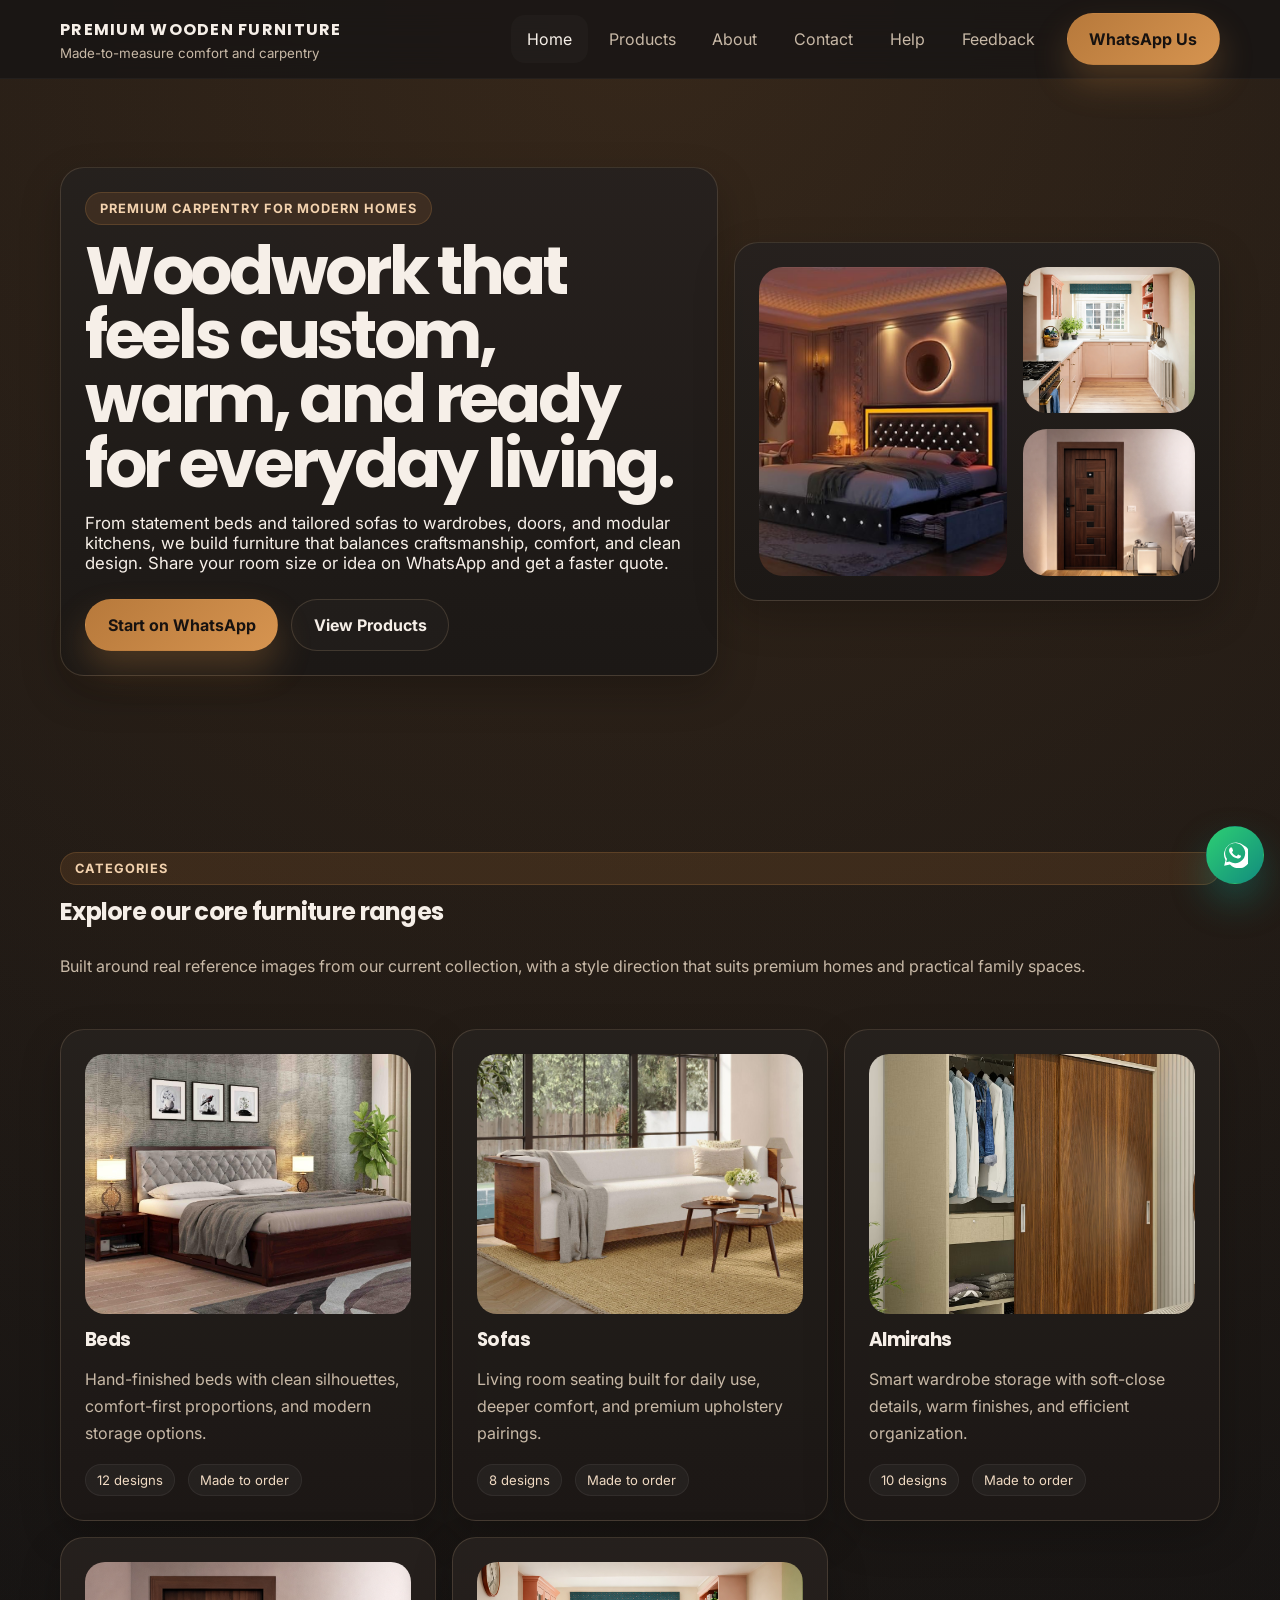
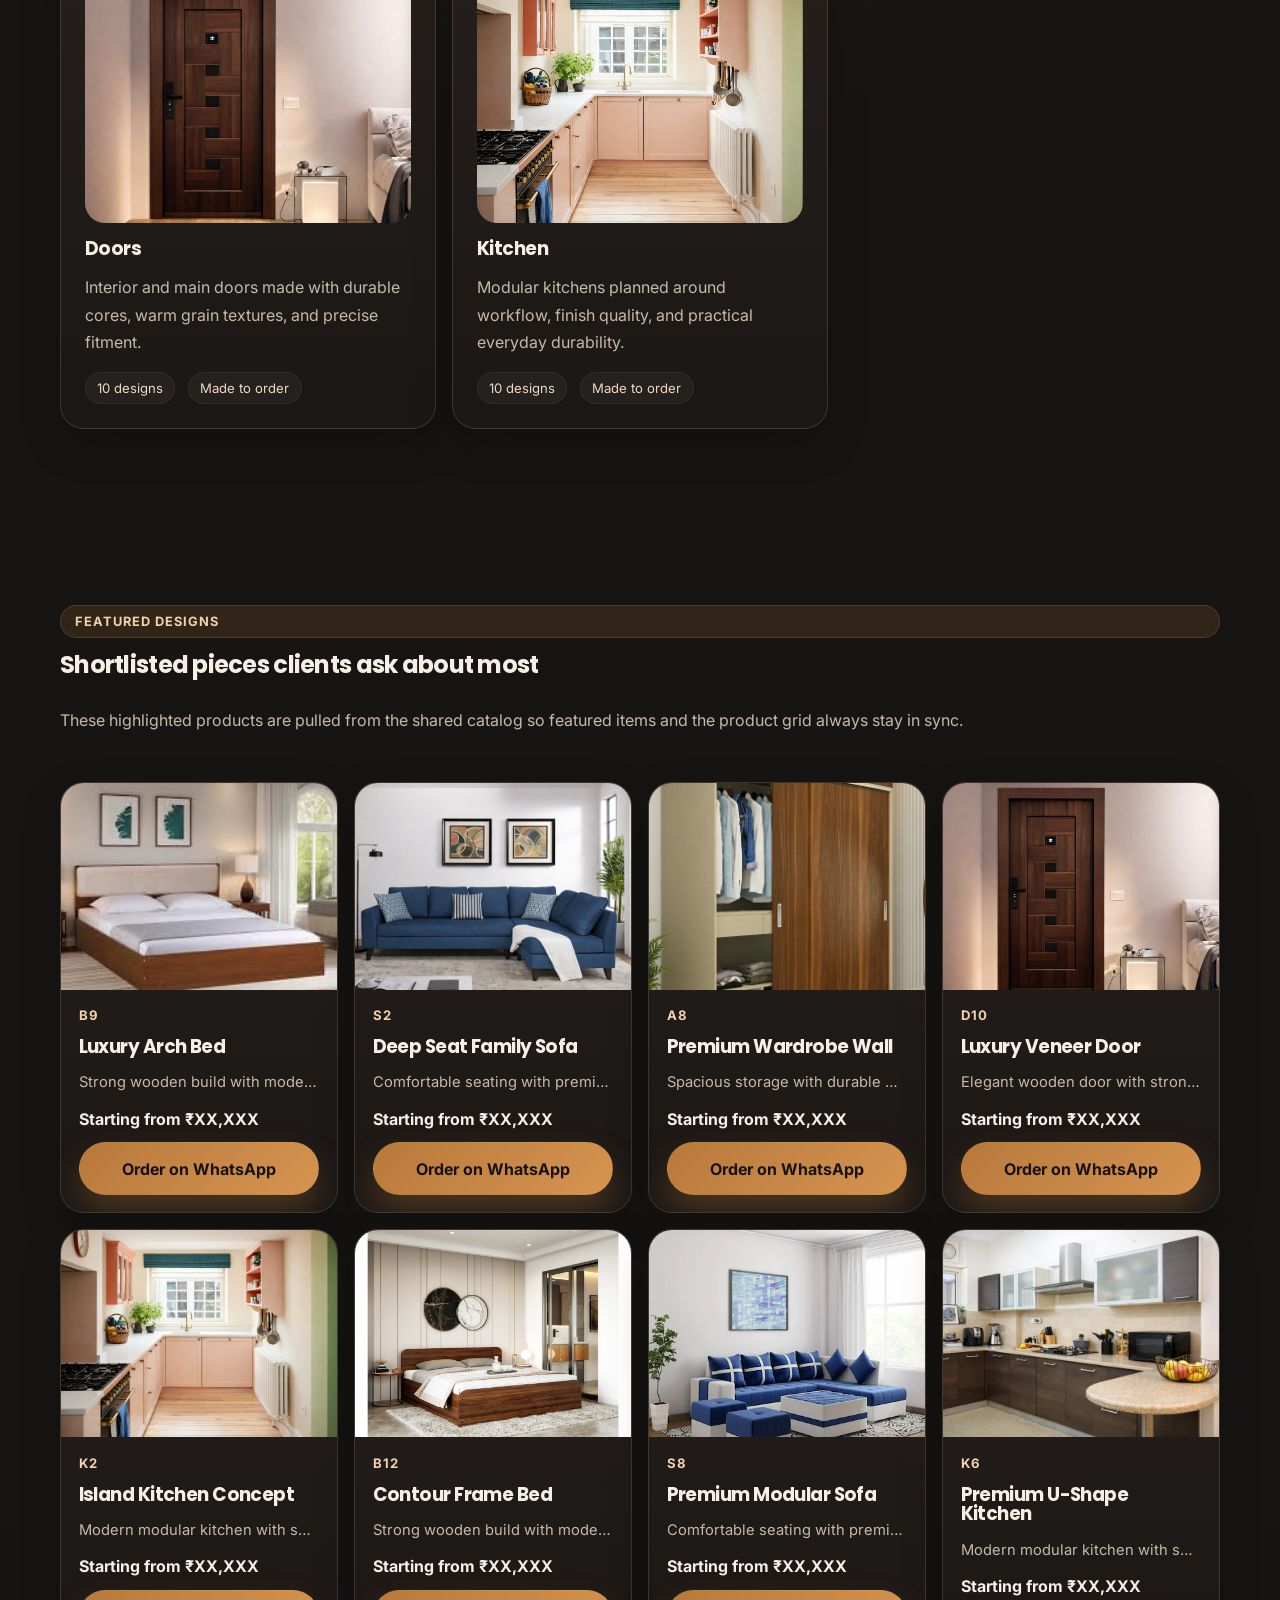
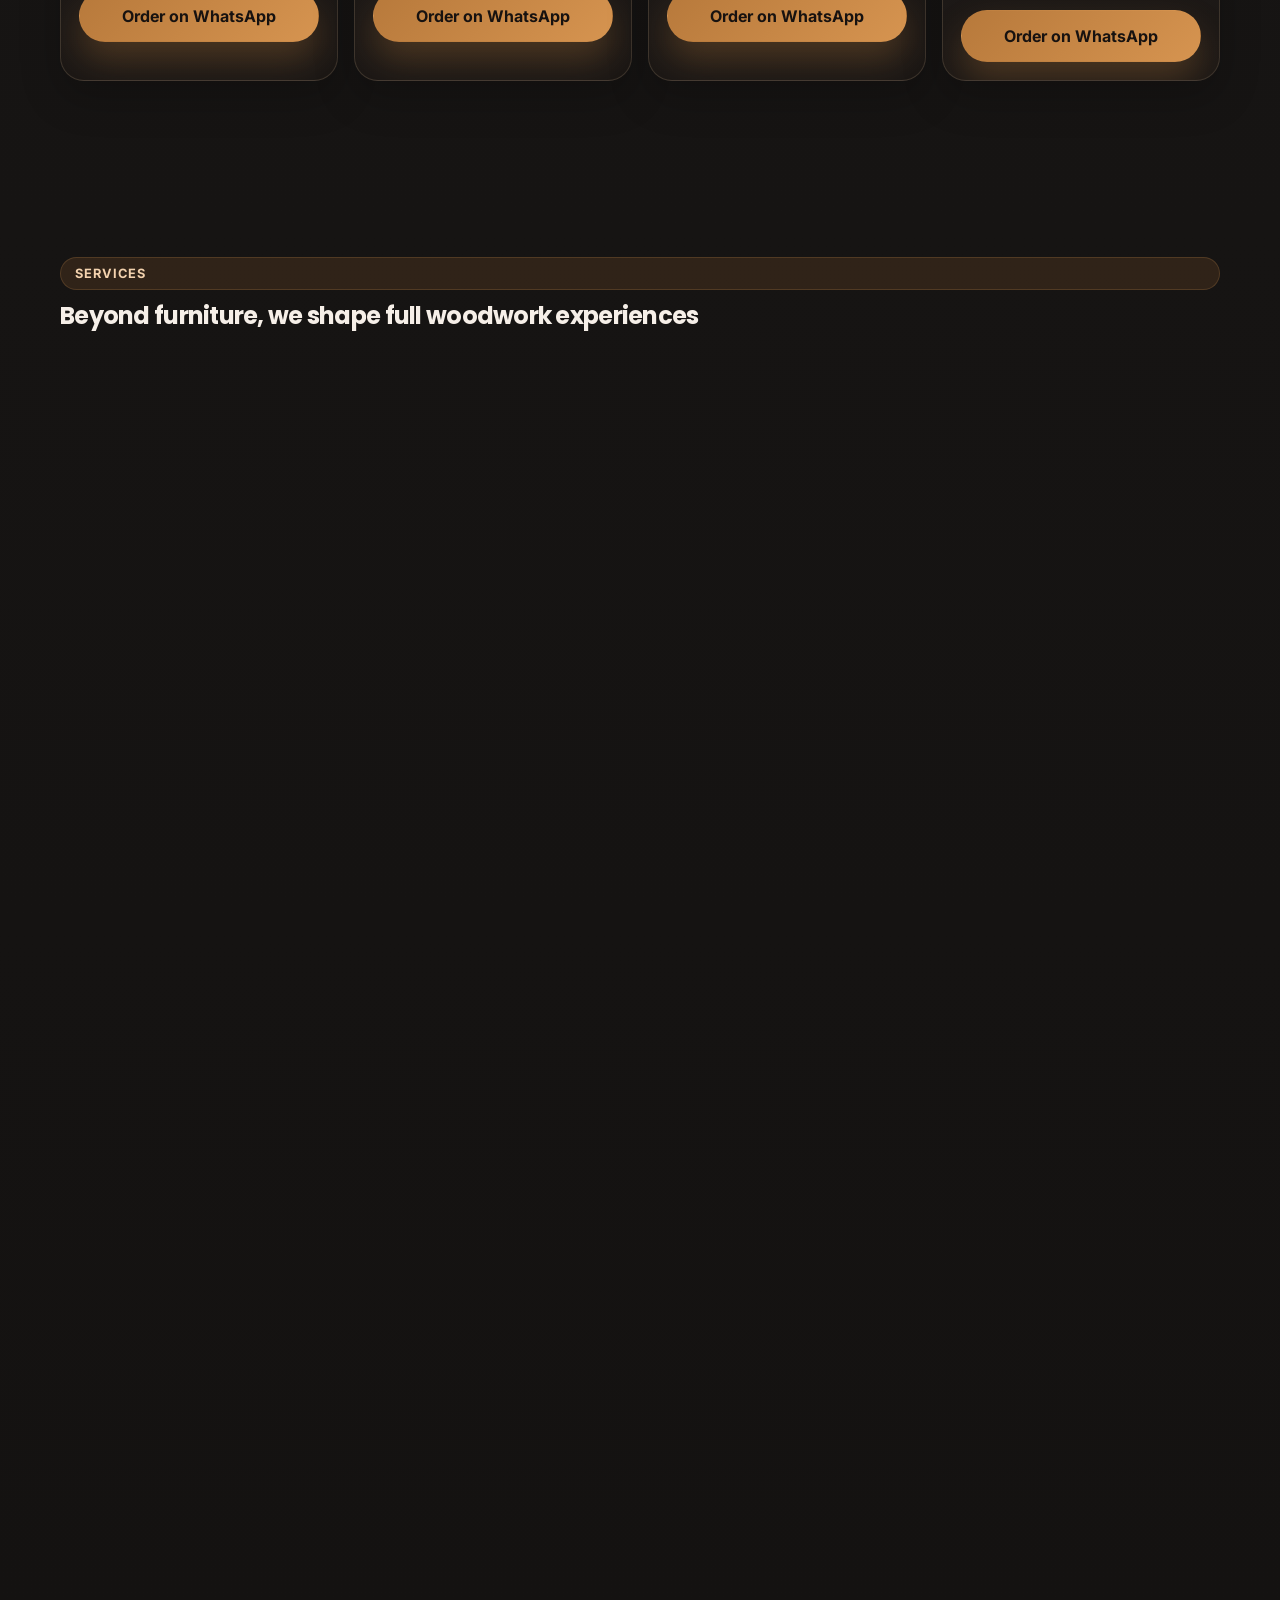
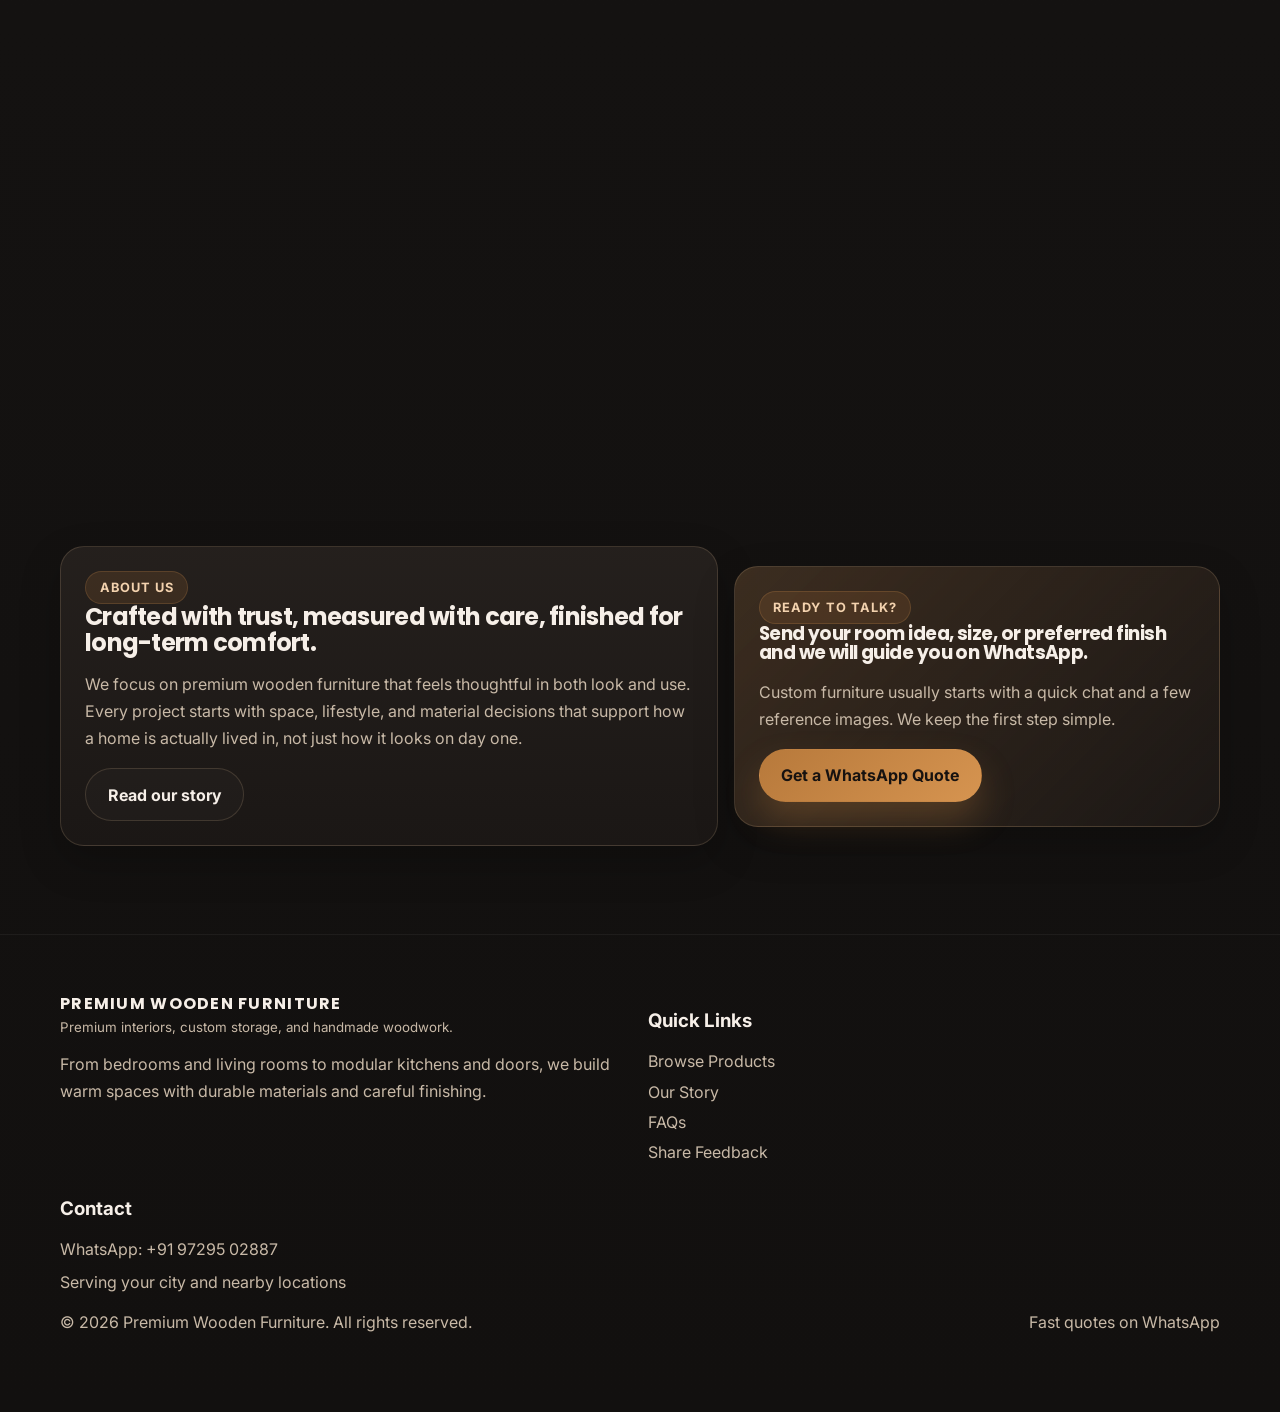
==== index.html @ 40e592d2 "Add files" ====
<!DOCTYPE html>
<html lang="en">
  <head>
    <meta charset="UTF-8">
    <meta name="viewport" content="width=device-width, initial-scale=1.0">
    <meta name="description" content="Premium Wooden Furniture offers custom beds, sofas, almirahs, doors, and modular kitchens with WhatsApp-first service.">
    <title>Premium Wooden Furniture | Crafted For Warm Modern Homes</title>
    <link rel="preconnect" href="https://fonts.googleapis.com">
    <link rel="preconnect" href="https://fonts.gstatic.com" crossorigin>
    <link href="https://fonts.googleapis.com/css2?family=Inter:wght@400;500;600;700&family=Poppins:wght@500;600;700;800&display=swap" rel="stylesheet">
    <link rel="stylesheet" href="style.css">
  </head>
  <body data-page="index">
    <div id="site-header"></div>
    <main>
      <section class="hero">
        <div class="container hero-grid">
          <div class="hero-copy" data-reveal>
            <span class="eyebrow">Premium carpentry for modern homes</span>
            <h1>Woodwork that feels custom, warm, and ready for everyday living.</h1>
            <p>From statement beds and tailored sofas to wardrobes, doors, and modular kitchens, we build furniture that balances craftsmanship, comfort, and clean design. Share your room size or idea on WhatsApp and get a faster quote.</p>
            <div class="hero-actions">
              <a class="button" href="https://wa.me/919729502887?text=Hello%2C%20I%20want%20custom%20furniture%20for%20my%20home." target="_blank" rel="noreferrer">Start on WhatsApp</a>
              <a class="button-outline" href="products.html">View Products</a>
            </div>
          </div>
          <div class="hero-card" data-reveal>
            <div class="hero-showcase">
              <div class="hero-showcase-main">
                <img src="assets/images/bed/2.jpg" alt="Cushioned headboard bed in a premium bedroom setup">
              </div>
              <div class="hero-showcase-stack">
                <img src="assets/images/kitchen/2.jpg" alt="Premium modular kitchen with island concept">
                <img src="assets/images/door/10.jpg" alt="Luxury veneer door with rich wood grain">
              </div>
            </div>
          </div>
        </div>
      </section>

      <section class="section">
        <div class="container">
          <div class="section-heading" data-reveal>
            <span class="eyebrow">Categories</span>
            <h2>Explore our core furniture ranges</h2>
            <p>Built around real reference images from our current collection, with a style direction that suits premium homes and practical family spaces.</p>
          </div>
          <div id="category-cards" class="card-grid"></div>
        </div>
      </section>

      <section class="section">
        <div class="container">
          <div class="section-heading" data-reveal>
            <span class="eyebrow">Featured designs</span>
            <h2>Shortlisted pieces clients ask about most</h2>
            <p>These highlighted products are pulled from the shared catalog so featured items and the product grid always stay in sync.</p>
          </div>
          <div id="featured-products" class="products-grid"></div>
        </div>
      </section>

      <section class="section">
        <div class="container">
          <div class="section-heading" data-reveal>
            <span class="eyebrow">Services</span>
            <h2>Beyond furniture, we shape full woodwork experiences</h2>
          </div>
          <div class="grid grid-3">
            <article class="service-card" data-reveal>
              <h3>Custom Kitchen</h3>
              <p>Modular layouts, workflow-driven storage, finish planning, and durable shutter combinations for daily use.</p>
            </article>
            <article class="service-card" data-reveal>
              <h3>Window Work</h3>
              <p>Window framing, trim accents, and coordinated wood finishes that tie the room together with subtle detail.</p>
            </article>
            <article class="service-card" data-reveal>
              <h3>Interior Furniture</h3>
              <p>Wardrobes, TV units, bedroom pieces, and built-in storage designed around space, utility, and long-term comfort.</p>
            </article>
          </div>
        </div>
      </section>

      <section class="section">
        <div class="container">
          <div class="section-heading" data-reveal>
            <span class="eyebrow">Work gallery</span>
            <h2>Recent directions in kitchens, doors, and custom interiors</h2>
          </div>
          <div id="work-gallery" class="gallery-grid"></div>
        </div>
      </section>

      <section class="section">
        <div class="container">
          <div class="section-heading" data-reveal>
            <span class="eyebrow">Client trust</span>
            <h2>What people appreciate after installation</h2>
          </div>
          <div class="grid grid-3">
            <article class="testimonial-card" data-reveal>
              <h3>Bedroom upgrade felt effortless</h3>
              <p>"The team helped us move from a rough idea to a refined bed and wardrobe combination that looked premium without feeling overdone."</p>
            </article>
            <article class="testimonial-card" data-reveal>
              <h3>Clean kitchen detailing</h3>
              <p>"Our modular kitchen feels practical and polished. The storage planning and finish suggestions made a huge difference in daily use."</p>
            </article>
            <article class="testimonial-card" data-reveal>
              <h3>Reliable WhatsApp communication</h3>
              <p>"Quick replies, clear updates, and design references on WhatsApp made the full process easier than we expected."</p>
            </article>
          </div>
        </div>
      </section>

      <section class="section">
        <div class="container split-grid">
          <div class="panel" data-reveal>
            <span class="eyebrow">About us</span>
            <h2>Crafted with trust, measured with care, finished for long-term comfort.</h2>
            <p>We focus on premium wooden furniture that feels thoughtful in both look and use. Every project starts with space, lifestyle, and material decisions that support how a home is actually lived in, not just how it looks on day one.</p>
            <a class="button-outline" href="about.html">Read our story</a>
          </div>
          <div class="cta-panel panel" data-reveal>
            <span class="eyebrow">Ready to talk?</span>
            <h3>Send your room idea, size, or preferred finish and we will guide you on WhatsApp.</h3>
            <p>Custom furniture usually starts with a quick chat and a few reference images. We keep the first step simple.</p>
            <a class="button" href="https://wa.me/919729502887?text=Hello%2C%20I%20want%20custom%20furniture%20for%20my%20home." target="_blank" rel="noreferrer">Get a WhatsApp Quote</a>
          </div>
        </div>
      </section>
    </main>
    <div id="site-footer"></div>
    <div id="floating-whatsapp"></div>
    <script src="script.js"></script>
  </body>
</html>
---- style.css ----
:root {
  --bg: #171514;
  --bg-elevated: #201d1b;
  --surface: rgba(34, 30, 28, 0.92);
  --surface-soft: rgba(44, 39, 36, 0.78);
  --text: #f6efe8;
  --muted: #c8b9a7;
  --accent: #b7793b;
  --accent-strong: #d69450;
  --accent-soft: rgba(183, 121, 59, 0.16);
  --border: rgba(214, 182, 146, 0.18);
  --shadow-soft: 0 16px 40px rgba(0, 0, 0, 0.22);
  --radius-md: 24px;
  --container: min(1160px, calc(100% - 2rem));
  --transition: 220ms ease;
  --heading-font: "Poppins", "Segoe UI", sans-serif;
  --body-font: "Inter", "Segoe UI", sans-serif;
}

*,
*::before,
*::after {
  box-sizing: border-box;
}

html {
  scroll-behavior: smooth;
}

body {
  margin: 0;
  min-height: 100vh;
  font-family: var(--body-font);
  color: var(--text);
  background:
    radial-gradient(circle at top, rgba(183, 121, 59, 0.2), transparent 28%),
    linear-gradient(180deg, #161312 0%, #171514 44%, #12100f 100%);
}

img {
  display: block;
  max-width: 100%;
}

a {
  color: inherit;
  text-decoration: none;
}

button,
input,
textarea {
  font: inherit;
}

button {
  cursor: pointer;
}

:focus-visible {
  outline: 3px solid rgba(214, 148, 80, 0.95);
  outline-offset: 3px;
}

.container {
  width: var(--container);
  margin: 0 auto;
}

.section,
.hero {
  padding: 4.5rem 0;
}

.section-tight {
  padding: 2.25rem 0;
}

.eyebrow {
  display: inline-flex;
  align-items: center;
  gap: 0.5rem;
  padding: 0.5rem 0.85rem;
  border-radius: 999px;
  background: var(--accent-soft);
  color: #f3d2ae;
  border: 1px solid rgba(214, 148, 80, 0.2);
  font-size: 0.8rem;
  font-weight: 700;
  letter-spacing: 0.08em;
  text-transform: uppercase;
}

.section-heading {
  display: grid;
  gap: 0.85rem;
  margin-bottom: 2rem;
}

.section-heading h1,
.section-heading h2,
.section-heading h3,
.hero-copy h1,
.panel h1,
.panel h2,
.panel h3,
.feedback-card h2,
.product-card h3,
.category-card h3,
.service-card h3,
.testimonial-card h3,
.contact-card h3 {
  margin: 0;
  font-family: var(--heading-font);
  line-height: 1.05;
  letter-spacing: -0.03em;
}

.section-heading p,
.lede,
.text-muted,
.panel p,
.category-card p,
.service-card p,
.testimonial-card p,
.contact-card p,
.product-card p,
.faq-answer,
.form-note {
  color: var(--muted);
  line-height: 1.7;
}

.site-header {
  position: sticky;
  top: 0;
  z-index: 40;
  backdrop-filter: blur(18px);
  background: rgba(23, 21, 20, 0.8);
  border-bottom: 1px solid rgba(255, 255, 255, 0.04);
}

.header-inner {
  display: flex;
  align-items: center;
  justify-content: space-between;
  gap: 1rem;
  min-height: 78px;
}

.header-right {
  display: flex;
  align-items: center;
  gap: 0.8rem;
}

.brand {
  display: inline-grid;
  gap: 0.2rem;
}

.brand-mark {
  font-family: var(--heading-font);
  font-weight: 700;
  letter-spacing: 0.08em;
  text-transform: uppercase;
}

.brand small {
  color: var(--muted);
}

.nav-toggle {
  display: inline-flex;
  align-items: center;
  justify-content: center;
  width: 46px;
  height: 46px;
  border-radius: 50%;
  border: 1px solid var(--border);
  background: var(--surface);
  color: var(--text);
}

.nav-toggle svg {
  width: 20px;
  height: 20px;
}

.site-nav {
  position: absolute;
  left: 0;
  right: 0;
  top: 100%;
  display: grid;
  gap: 0.4rem;
  padding: 1rem;
  background: rgba(22, 19, 18, 0.98);
  border-bottom: 1px solid var(--border);
  transform-origin: top;
  transition: transform var(--transition), opacity var(--transition);
}

.site-nav[data-open="false"] {
  opacity: 0;
  pointer-events: none;
  transform: scaleY(0.92);
}

.site-nav a {
  padding: 0.9rem 1rem;
  border-radius: 14px;
  color: var(--muted);
  transition: background var(--transition), color var(--transition);
}

.site-nav a:hover,
.site-nav a[aria-current="page"] {
  background: var(--surface);
  color: var(--text);
}

.header-cta {
  display: none;
}

.button,
.button-outline,
.floating-whatsapp {
  display: inline-flex;
  align-items: center;
  justify-content: center;
  gap: 0.6rem;
  padding: 0.95rem 1.35rem;
  border-radius: 999px;
  border: 1px solid transparent;
  font-weight: 700;
  transition: transform var(--transition), box-shadow var(--transition), background var(--transition), border-color var(--transition);
}

.button {
  background: linear-gradient(135deg, var(--accent) 0%, var(--accent-strong) 100%);
  color: #171210;
  box-shadow: 0 18px 34px rgba(183, 121, 59, 0.3);
}

.button-outline {
  border-color: var(--border);
  background: rgba(255, 255, 255, 0.02);
  color: var(--text);
}

.button:hover,
.button-outline:hover,
.floating-whatsapp:hover,
.button:focus-visible,
.button-outline:focus-visible,
.floating-whatsapp:focus-visible {
  transform: translateY(-2px);
}

.floating-whatsapp {
  position: fixed;
  right: 1rem;
  bottom: 1rem;
  z-index: 45;
  width: 58px;
  height: 58px;
  padding: 0;
  background: linear-gradient(135deg, #2dcf73 0%, #128c7e 100%);
  color: white;
  box-shadow: 0 18px 36px rgba(18, 140, 126, 0.38);
}

.hero-grid,
.split-grid,
.grid,
.card-grid,
.products-grid,
.gallery-grid,
.footer-grid,
.hero-showcase,
.timeline,
.form-grid {
  display: grid;
  gap: 1rem;
}

.hero-copy,
.hero-card,
.panel,
.contact-card,
.faq-item,
.feedback-card,
.product-card,
.category-card,
.service-card,
.testimonial-card,
.gallery-card {
  background: linear-gradient(180deg, rgba(38, 33, 30, 0.96), rgba(28, 24, 22, 0.96));
  border: 1px solid var(--border);
  border-radius: var(--radius-md);
  box-shadow: var(--shadow-soft);
}

.hero-copy,
.hero-card,
.panel,
.contact-card,
.faq-item,
.feedback-card,
.category-card,
.service-card,
.testimonial-card,
.cta-panel {
  padding: 1.5rem;
}

.hero-copy h1 {
  margin: 0.85rem 0 1rem;
  font-size: clamp(2.2rem, 8.8vw, 4.15rem);
  line-height: 0.97;
  letter-spacing: -0.05em;
}

.hero-copy p {
  max-width: 60ch;
  margin-bottom: 1.6rem;
  font-size: 1.05rem;
}

.hero-actions,
.button-row,
.badge-row,
.filters,
.footer-meta {
  display: flex;
  flex-wrap: wrap;
  gap: 0.8rem;
}

.hero-showcase img,
.category-card img,
.product-card img,
.gallery-card img {
  width: 100%;
  object-fit: cover;
}

.hero-showcase img,
.product-card img {
  aspect-ratio: 4 / 3;
}

.hero-showcase {
  grid-template-columns: minmax(0, 1.18fr) minmax(0, 0.82fr);
  align-items: stretch;
}

.hero-showcase-main,
.hero-showcase-stack {
  min-width: 0;
}

.hero-showcase-main img,
.hero-showcase-stack img {
  height: 100%;
  border-radius: 24px;
}

.hero-showcase-main img {
  aspect-ratio: 4 / 5;
}

.hero-showcase-stack {
  display: grid;
  gap: 1rem;
}

.hero-showcase-stack img {
  aspect-ratio: 4 / 2.35;
}

.category-card img {
  aspect-ratio: 5 / 4;
  margin-bottom: 1rem;
  border-radius: 20px;
}

.badge {
  display: inline-flex;
  align-items: center;
  padding: 0.45rem 0.7rem;
  border-radius: 999px;
  background: rgba(255, 255, 255, 0.04);
  border: 1px solid rgba(255, 255, 255, 0.06);
  font-size: 0.82rem;
  color: #efd9c2;
}

.product-card {
  overflow: hidden;
  transition: transform var(--transition), box-shadow var(--transition), border-color var(--transition), opacity var(--transition);
}

.product-card:hover,
.product-card:focus-within {
  transform: translateY(-5px);
  border-color: rgba(214, 148, 80, 0.4);
  box-shadow: 0 24px 60px rgba(183, 121, 59, 0.15);
}

.product-body {
  display: grid;
  gap: 0.85rem;
  padding: 1.1rem;
}

.product-id {
  color: #f3d2ae;
  font-size: 0.82rem;
  font-weight: 700;
  letter-spacing: 0.08em;
  text-transform: uppercase;
}

.filter-chip {
  padding: 0.7rem 1rem;
  border-radius: 999px;
  border: 1px solid var(--border);
  background: rgba(255, 255, 255, 0.02);
  color: var(--text);
}

.filter-chip[aria-pressed="true"] {
  background: var(--accent-soft);
  border-color: rgba(214, 148, 80, 0.4);
}

.filters + .products-grid {
  margin-top: 2.5rem;
}

.product-price {
  display: block;
  font-size: 1rem;
  color: var(--text);
}

.product-description {
  margin: 0;
  font-size: 0.92rem;
  color: var(--muted);
  white-space: nowrap;
  overflow: hidden;
  text-overflow: ellipsis;
}

.fade-in {
  animation: fadeIn 260ms ease;
}

@keyframes fadeIn {
  from { opacity: 0; transform: translateY(8px); }
  to { opacity: 1; transform: translateY(0); }
}

.gallery-card {
  overflow: hidden;
}

.gallery-card img {
  aspect-ratio: 1 / 1;
}

.gallery-card figcaption {
  padding: 0.95rem 1rem;
  color: var(--muted);
}

.page-hero {
  padding: 2.2rem 0 1.4rem;
}

.cta-panel {
  background:
    linear-gradient(135deg, rgba(183, 121, 59, 0.18), rgba(27, 23, 21, 0.98)),
    rgba(34, 30, 28, 0.92);
}

.timeline-step {
  display: grid;
  grid-template-columns: auto 1fr;
  gap: 1rem;
  align-items: start;
}

.timeline-step strong {
  display: inline-flex;
  align-items: center;
  justify-content: center;
  width: 42px;
  height: 42px;
  border-radius: 50%;
  background: var(--accent-soft);
  color: #f3d2ae;
}

.faq-item {
  overflow: hidden;
}

.faq-question {
  width: 100%;
  display: flex;
  justify-content: space-between;
  gap: 1rem;
  align-items: center;
  padding: 0;
  border: 0;
  background: transparent;
  color: var(--text);
  text-align: left;
}

.faq-question span:first-child {
  font-family: var(--heading-font);
  font-size: 1.05rem;
  font-weight: 600;
}

.faq-answer {
  max-height: 0;
  overflow: hidden;
  transition: max-height 260ms ease;
}

.faq-item[data-open="true"] .faq-answer {
  max-height: 220px;
  margin-top: 0.9rem;
}

.faq-icon {
  width: 32px;
  height: 32px;
  border-radius: 50%;
  background: var(--accent-soft);
  display: inline-flex;
  align-items: center;
  justify-content: center;
}

.field {
  display: grid;
  gap: 0.45rem;
}

.field label {
  font-weight: 600;
}

.field input,
.field textarea {
  width: 100%;
  padding: 0.95rem 1rem;
  border-radius: 16px;
  border: 1px solid var(--border);
  background: rgba(255, 255, 255, 0.03);
  color: var(--text);
}

.field textarea {
  min-height: 170px;
  resize: vertical;
}

.error-message {
  min-height: 1.2em;
  color: #ffb3a0;
}

.success-message {
  padding: 0.9rem 1rem;
  border-radius: 16px;
  border: 1px solid rgba(45, 207, 115, 0.28);
  background: rgba(45, 207, 115, 0.12);
  color: #d9ffea;
}

.site-footer {
  padding: 3.5rem 0 5rem;
  border-top: 1px solid rgba(255, 255, 255, 0.05);
}

.footer-links {
  display: grid;
  gap: 0.65rem;
}

.footer-links a,
.footer-meta a {
  color: var(--muted);
}

.footer-meta {
  justify-content: space-between;
  margin-top: 1rem;
  color: var(--muted);
}

[data-reveal] {
  opacity: 0;
  transform: translateY(24px);
  transition: opacity 620ms ease, transform 620ms ease;
}

[data-reveal].is-visible {
  opacity: 1;
  transform: translateY(0);
}

@media (min-width: 700px) {
  .hero,
  .section {
    padding: 5.5rem 0;
  }

  .hero-grid,
  .split-grid {
    grid-template-columns: 1.15fr 0.85fr;
    align-items: center;
  }

  .grid-3,
  .card-grid,
  .gallery-grid,
  .products-grid,
  .footer-grid {
    grid-template-columns: repeat(2, minmax(0, 1fr));
  }
}

@media (max-width: 699px) {
  .hero-showcase {
    grid-template-columns: 1fr;
  }

  .hero-showcase-main img,
  .hero-showcase-stack img {
    height: auto;
  }
}

@media (min-width: 920px) {
  .nav-toggle {
    display: none;
  }

  .site-nav,
  .site-nav[data-open="false"] {
    position: static;
    display: flex;
    gap: 0.3rem;
    padding: 0;
    background: transparent;
    border: 0;
    opacity: 1;
    pointer-events: auto;
    transform: none;
  }

  .header-right {
    display: flex;
    align-items: center;
    gap: 1rem;
  }

  .header-cta {
    display: inline-flex;
  }

  .grid-3,
  .card-grid,
  .gallery-grid {
    grid-template-columns: repeat(3, minmax(0, 1fr));
  }

  .products-grid {
    grid-template-columns: repeat(3, minmax(0, 1fr));
  }
}

@media (min-width: 1140px) {
  .products-grid {
    grid-template-columns: repeat(4, minmax(0, 1fr));
  }

  .gallery-grid {
    grid-template-columns: repeat(4, minmax(0, 1fr));
  }
}
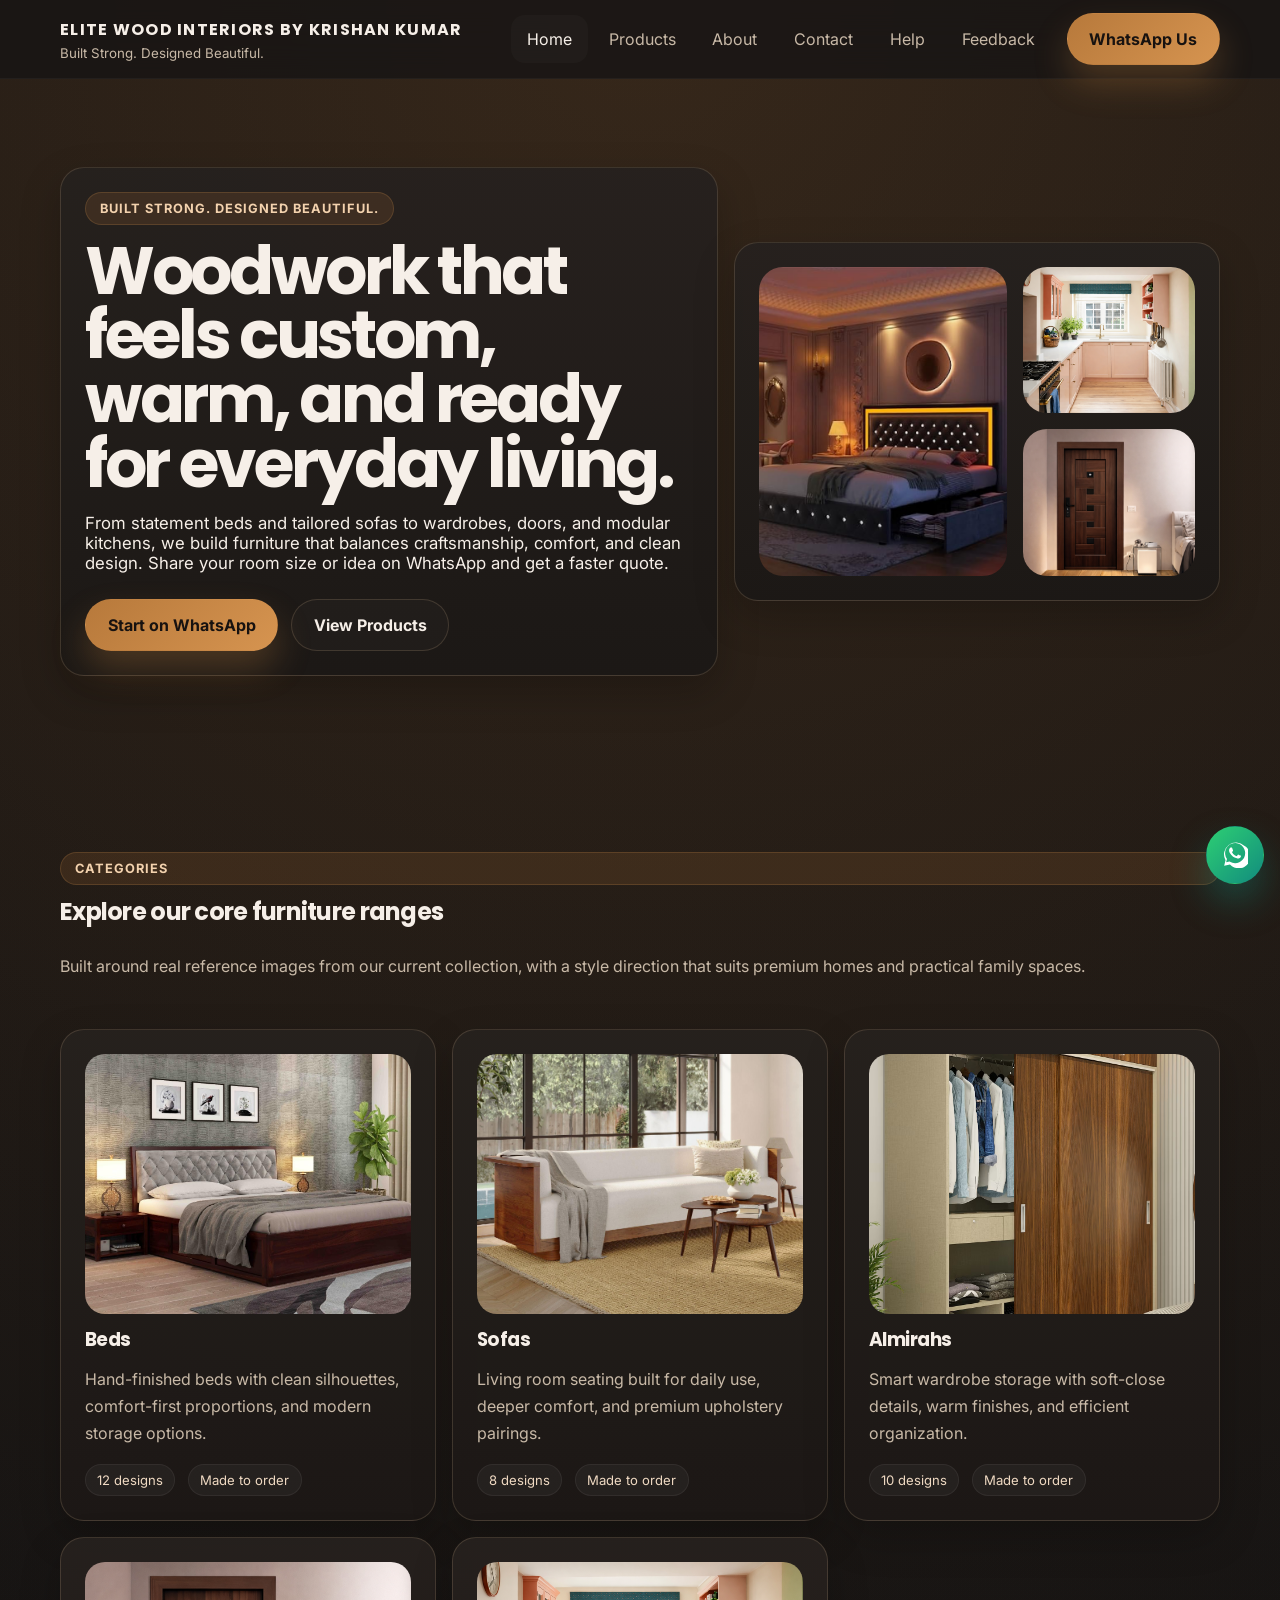
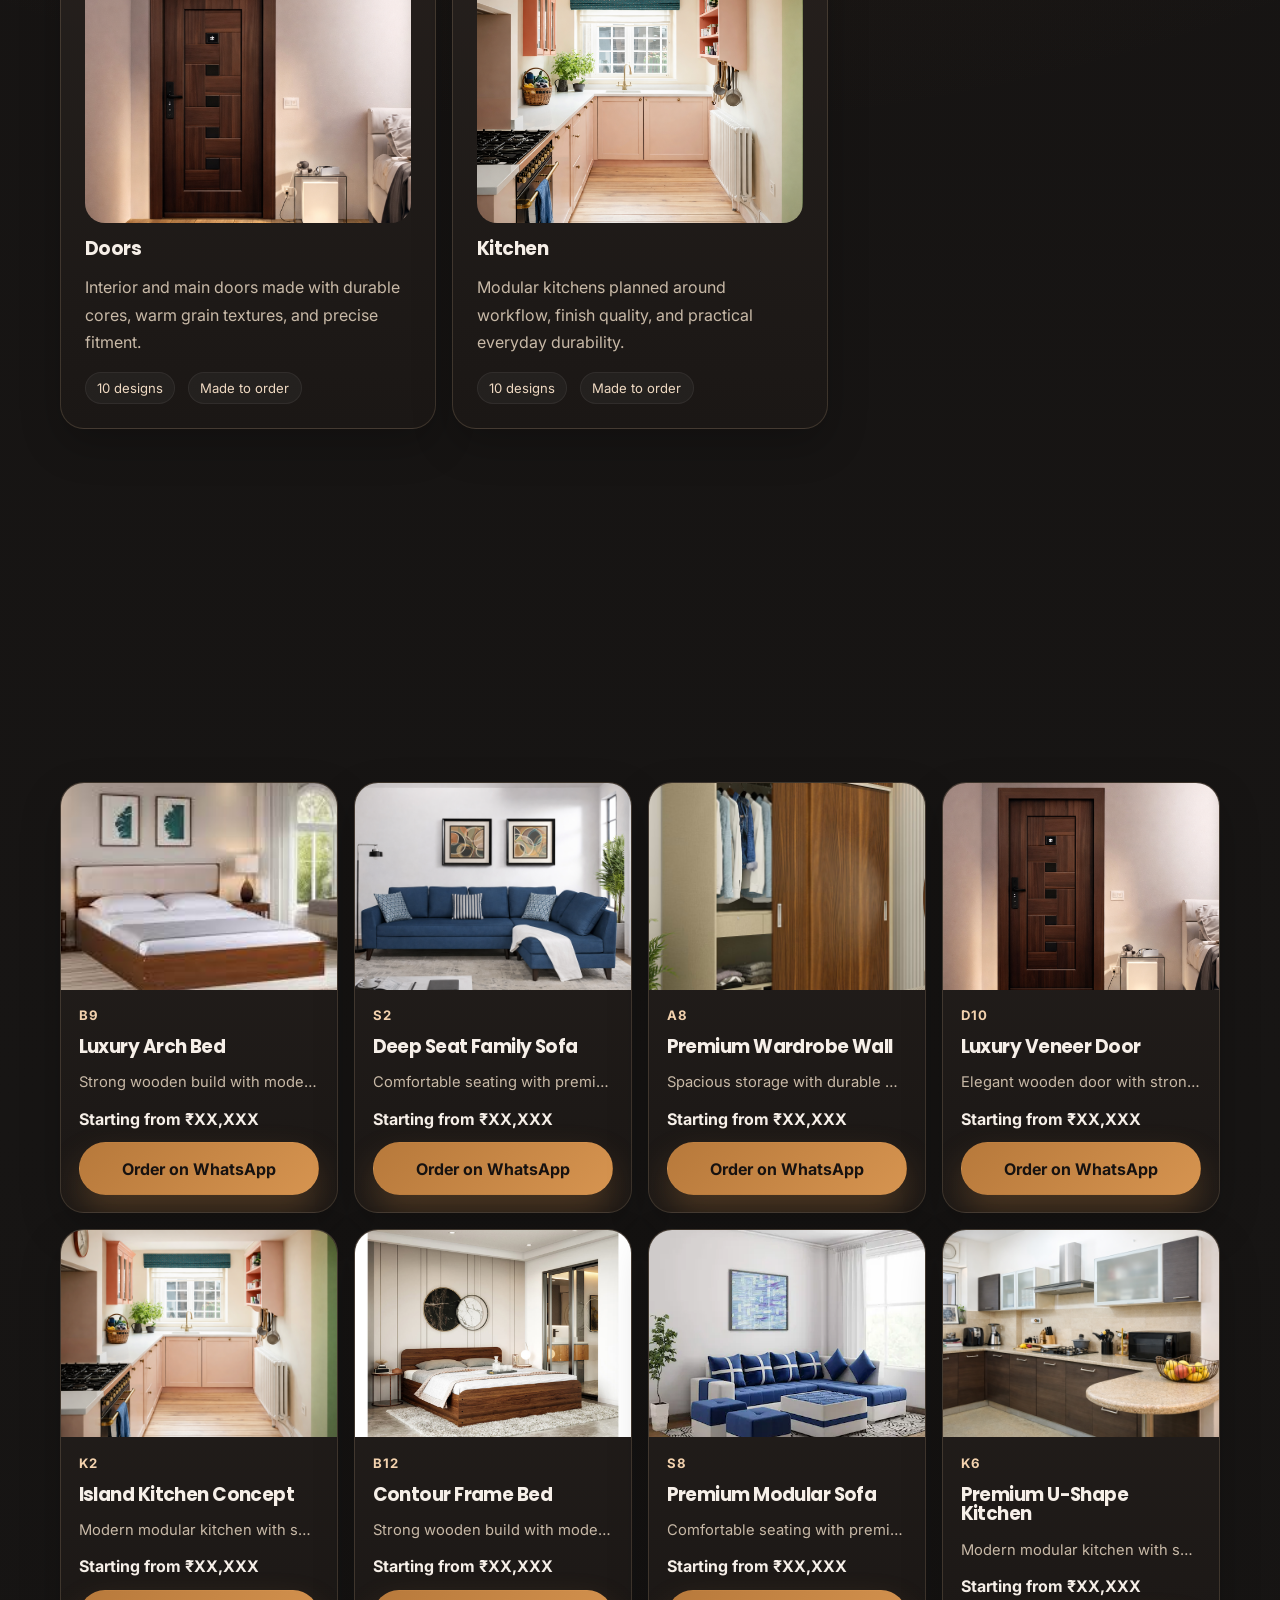
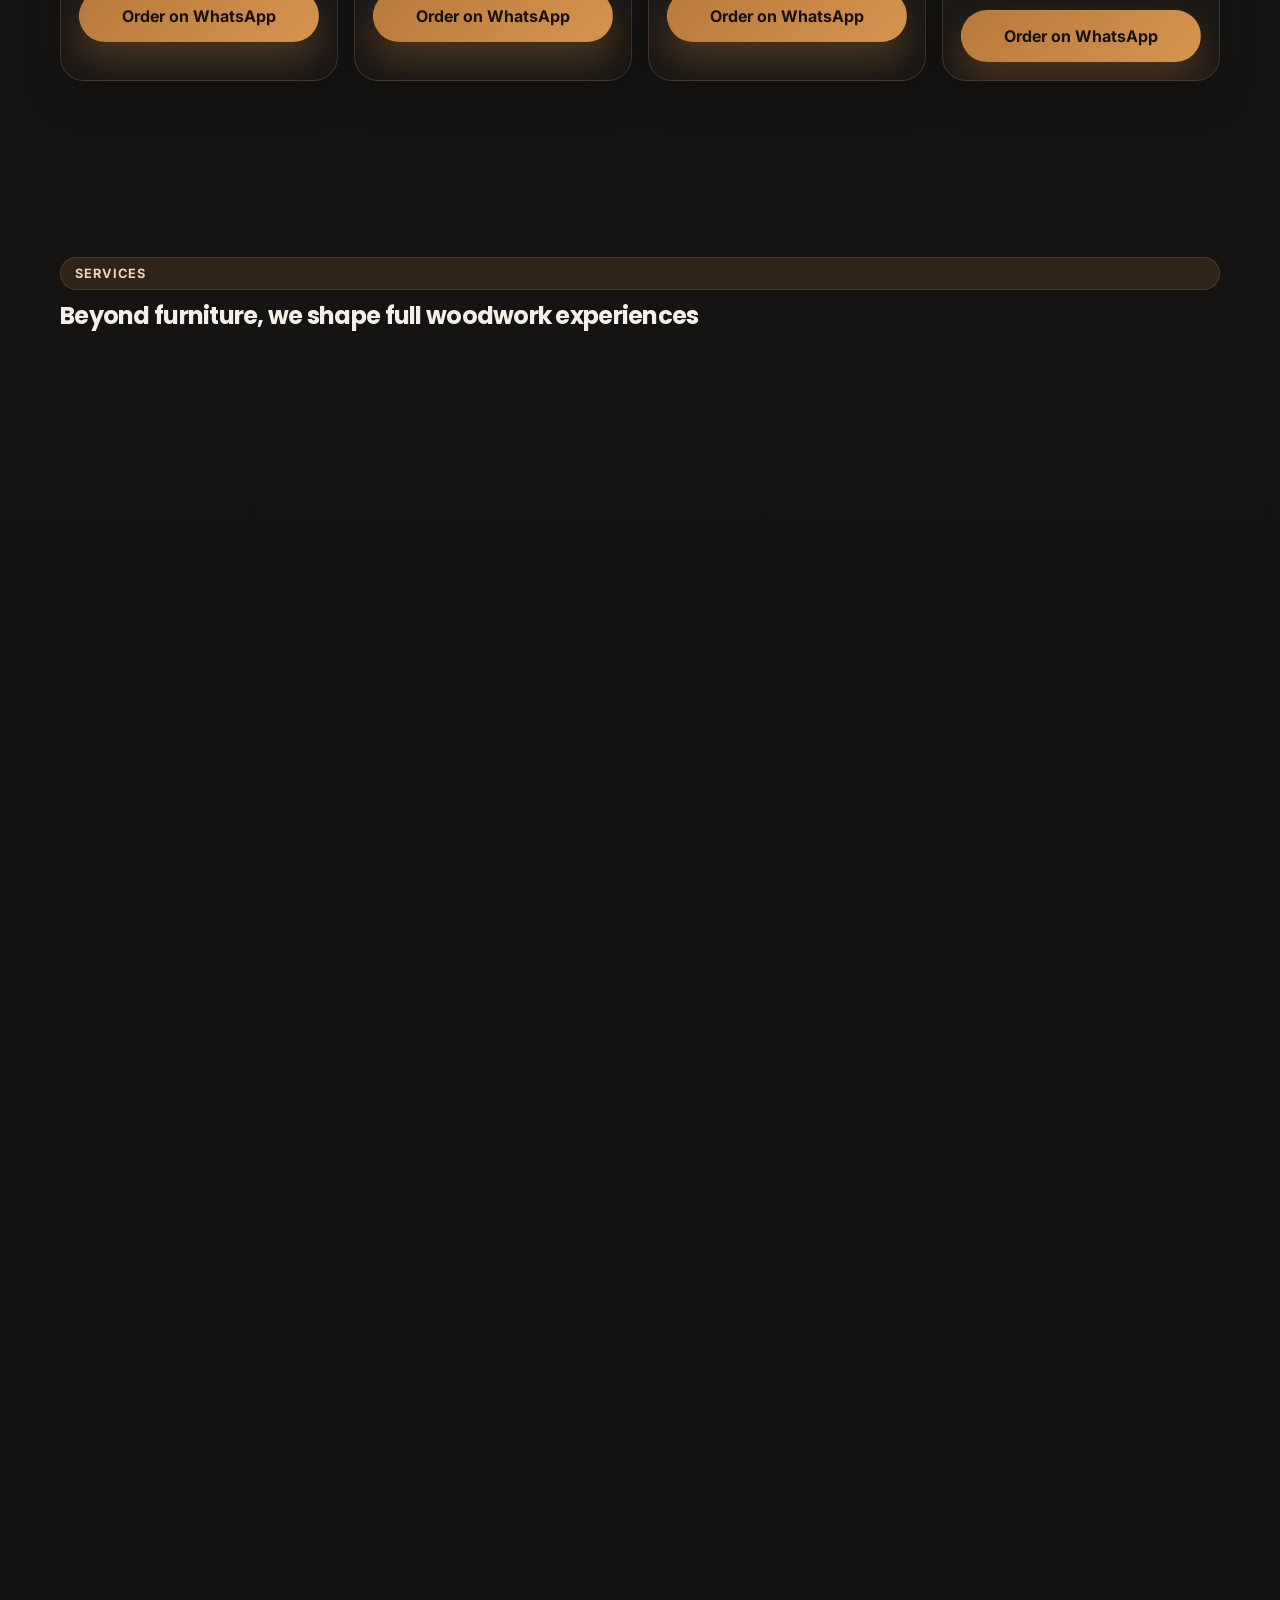
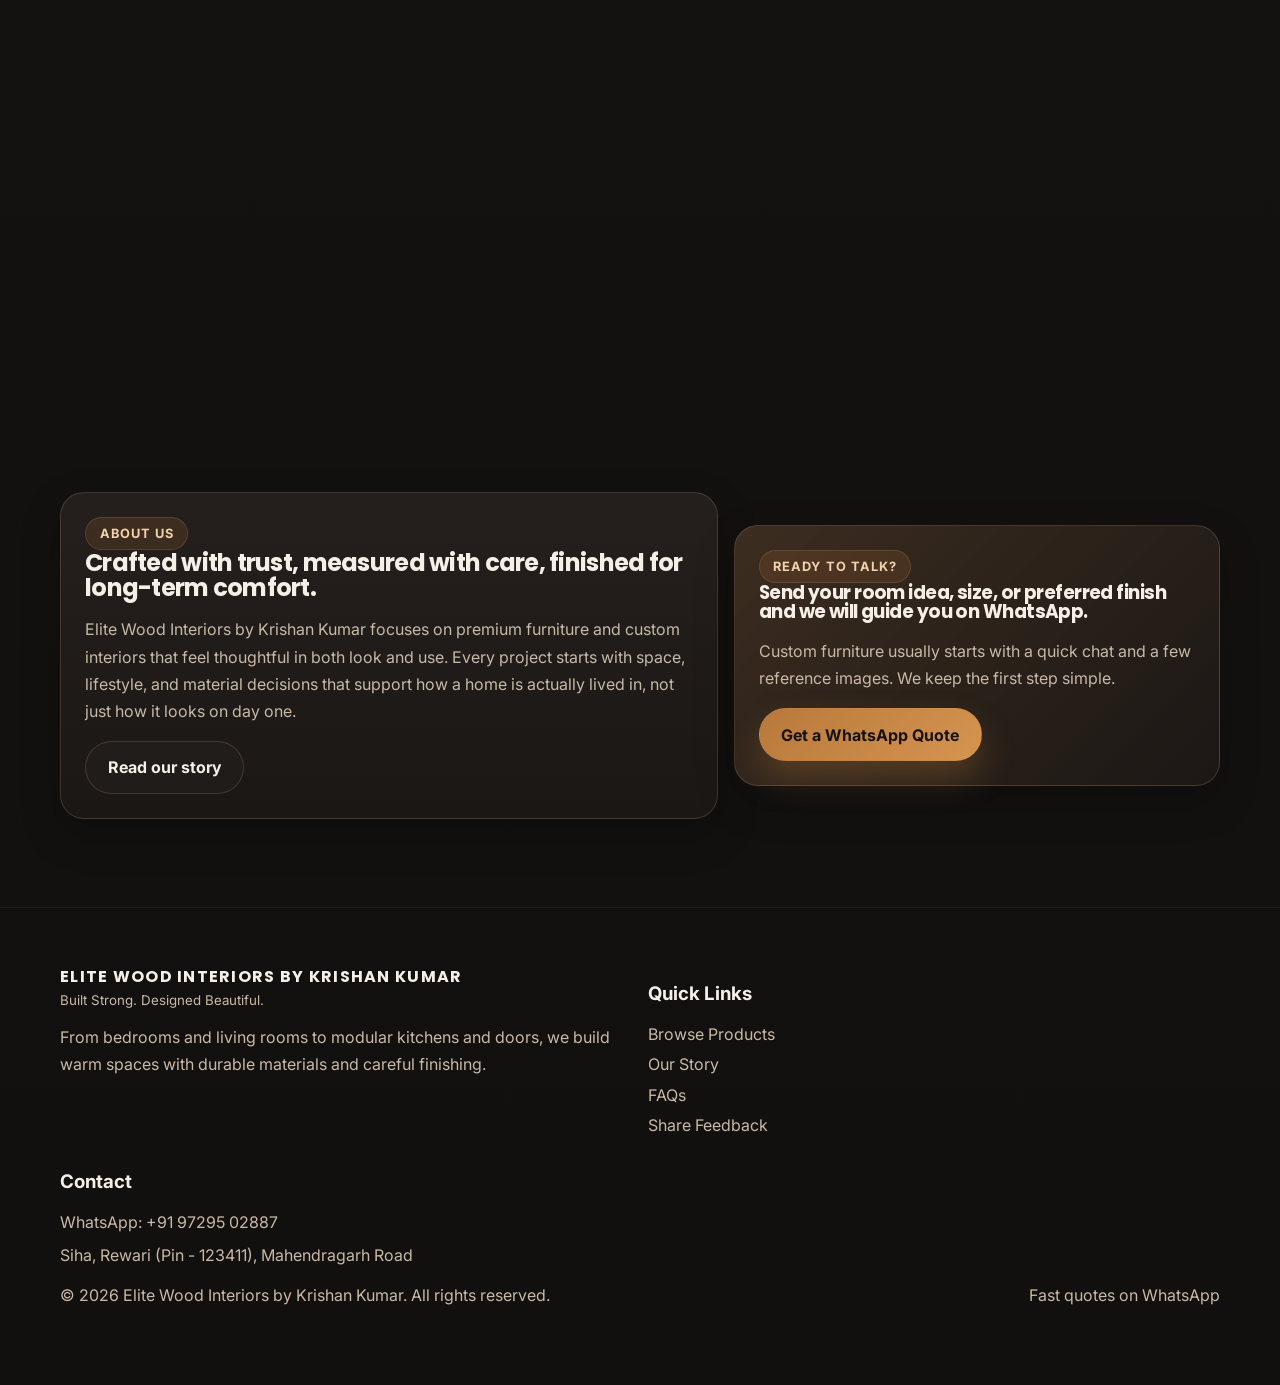
==== commit f839d011: "Add Some feature and change some." ====
--- a/index.html
+++ b/index.html
@@ -3,8 +3,8 @@
   <head>
     <meta charset="UTF-8">
     <meta name="viewport" content="width=device-width, initial-scale=1.0">
-    <meta name="description" content="Premium Wooden Furniture offers custom beds, sofas, almirahs, doors, and modular kitchens with WhatsApp-first service.">
-    <title>Premium Wooden Furniture | Crafted For Warm Modern Homes</title>
+    <meta name="description" content="Elite Wood Interiors by Krishan Kumar offers premium furniture and custom interiors with WhatsApp-first service.">
+    <title>Krishan EliteWoodCraft | Premium Furniture &amp; Custom Interiors</title>
     <link rel="preconnect" href="https://fonts.googleapis.com">
     <link rel="preconnect" href="https://fonts.gstatic.com" crossorigin>
     <link href="https://fonts.googleapis.com/css2?family=Inter:wght@400;500;600;700&family=Poppins:wght@500;600;700;800&display=swap" rel="stylesheet">
@@ -16,7 +16,7 @@
       <section class="hero">
         <div class="container hero-grid">
           <div class="hero-copy" data-reveal>
-            <span class="eyebrow">Premium carpentry for modern homes</span>
+            <span class="eyebrow">Built Strong. Designed Beautiful.</span>
             <h1>Woodwork that feels custom, warm, and ready for everyday living.</h1>
             <p>From statement beds and tailored sofas to wardrobes, doors, and modular kitchens, we build furniture that balances craftsmanship, comfort, and clean design. Share your room size or idea on WhatsApp and get a faster quote.</p>
             <div class="hero-actions">
@@ -102,15 +102,11 @@
           <div class="grid grid-3">
             <article class="testimonial-card" data-reveal>
               <h3>Bedroom upgrade felt effortless</h3>
-              <p>"The team helped us move from a rough idea to a refined bed and wardrobe combination that looked premium without feeling overdone."</p>
+              <p>"Very strong and premium quality furniture" - Rahul</p>
             </article>
             <article class="testimonial-card" data-reveal>
-              <h3>Clean kitchen detailing</h3>
-              <p>"Our modular kitchen feels practical and polished. The storage planning and finish suggestions made a huge difference in daily use."</p>
-            </article>
-            <article class="testimonial-card" data-reveal>
-              <h3>Reliable WhatsApp communication</h3>
-              <p>"Quick replies, clear updates, and design references on WhatsApp made the full process easier than we expected."</p>
+              <h3>Great finishing and fast service</h3>
+              <p>"Great finishing and fast service" - Aman</p>
             </article>
           </div>
         </div>
@@ -121,7 +117,7 @@
           <div class="panel" data-reveal>
             <span class="eyebrow">About us</span>
             <h2>Crafted with trust, measured with care, finished for long-term comfort.</h2>
-            <p>We focus on premium wooden furniture that feels thoughtful in both look and use. Every project starts with space, lifestyle, and material decisions that support how a home is actually lived in, not just how it looks on day one.</p>
+            <p>Elite Wood Interiors by Krishan Kumar focuses on premium furniture and custom interiors that feel thoughtful in both look and use. Every project starts with space, lifestyle, and material decisions that support how a home is actually lived in, not just how it looks on day one.</p>
             <a class="button-outline" href="about.html">Read our story</a>
           </div>
           <div class="cta-panel panel" data-reveal>
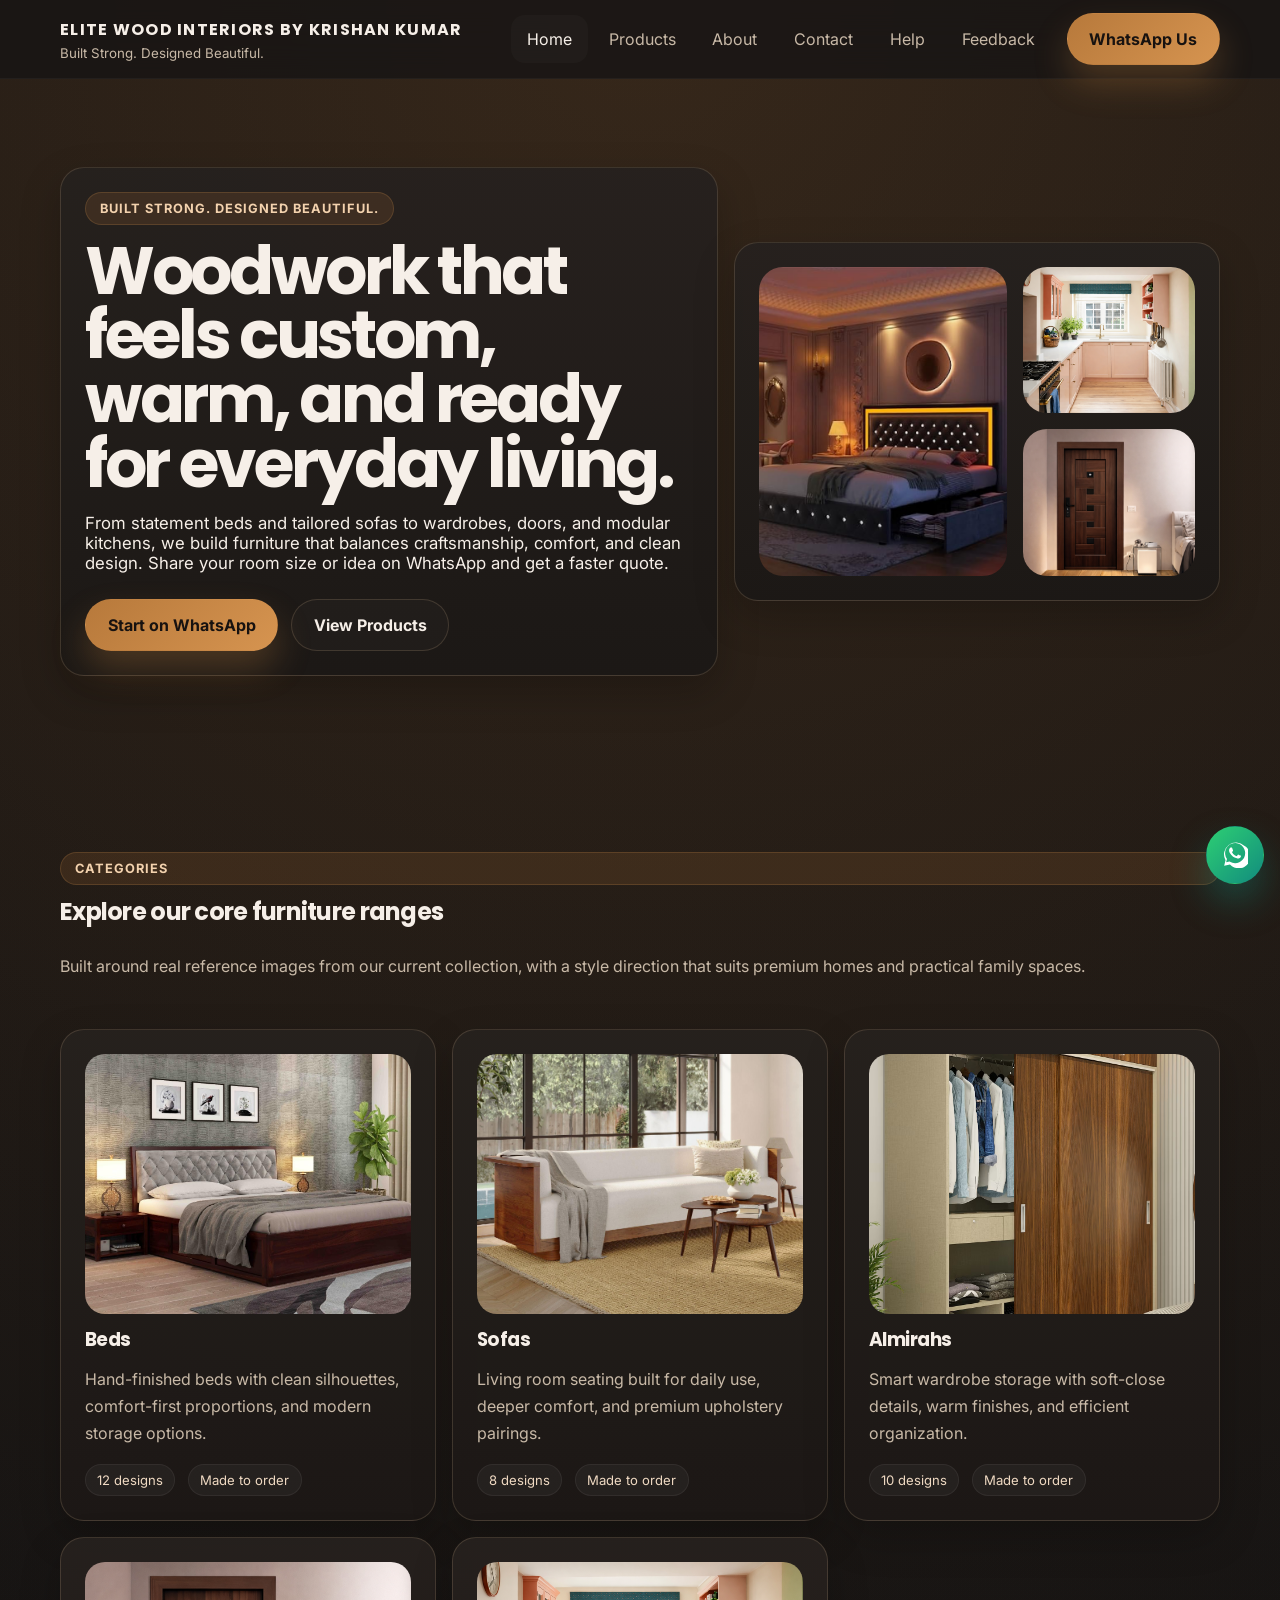
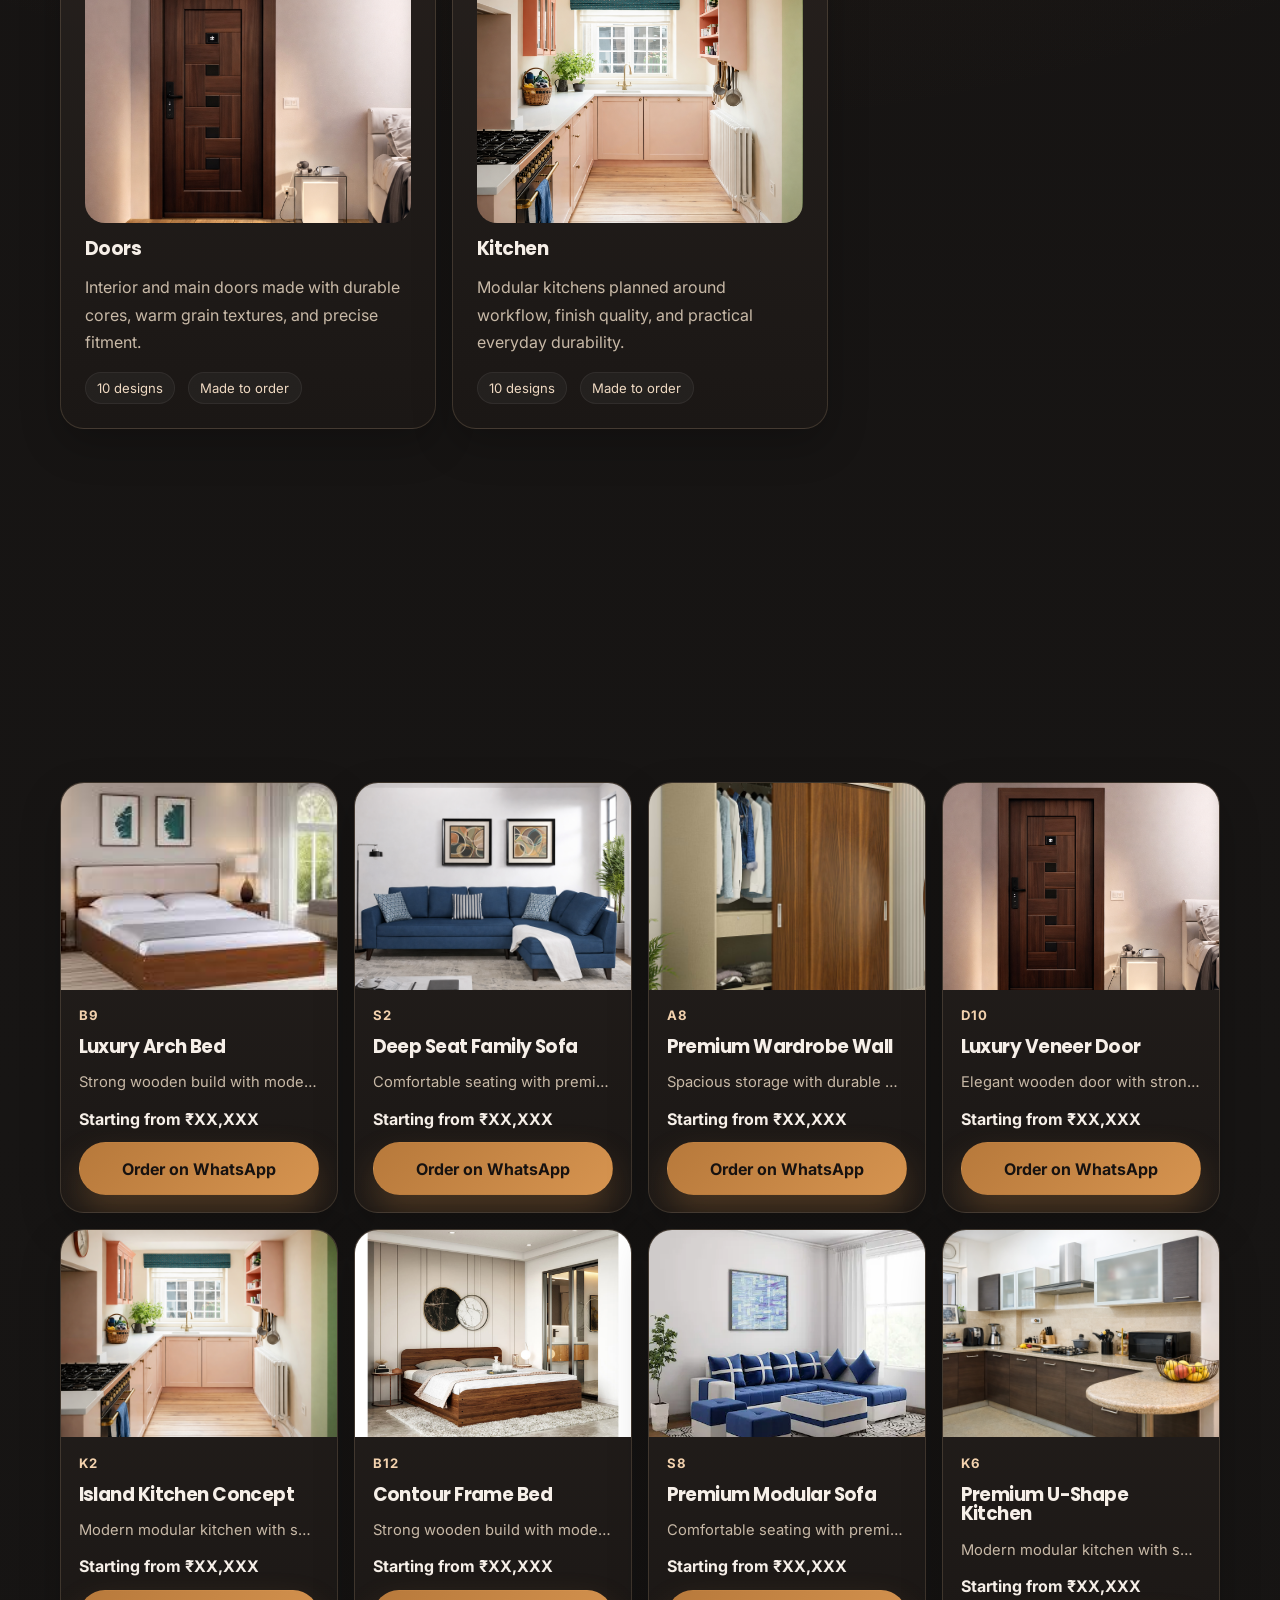
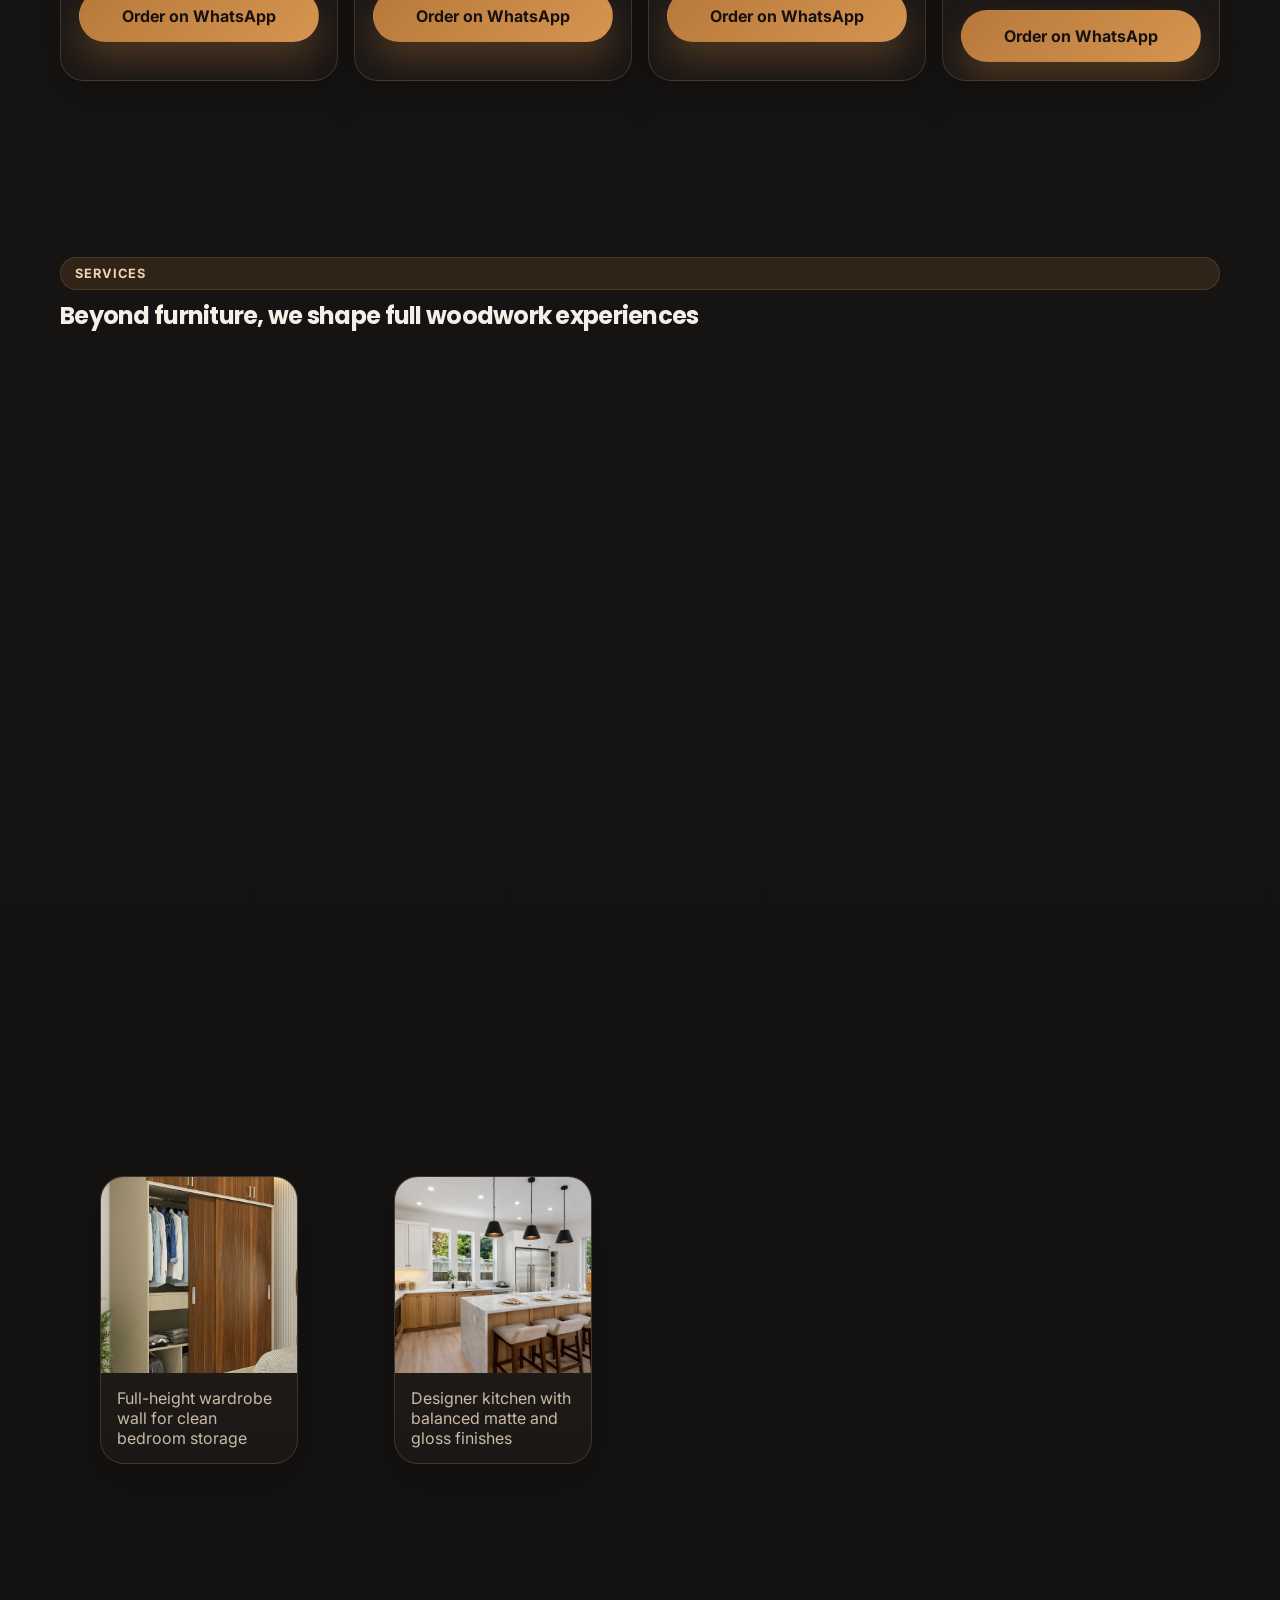
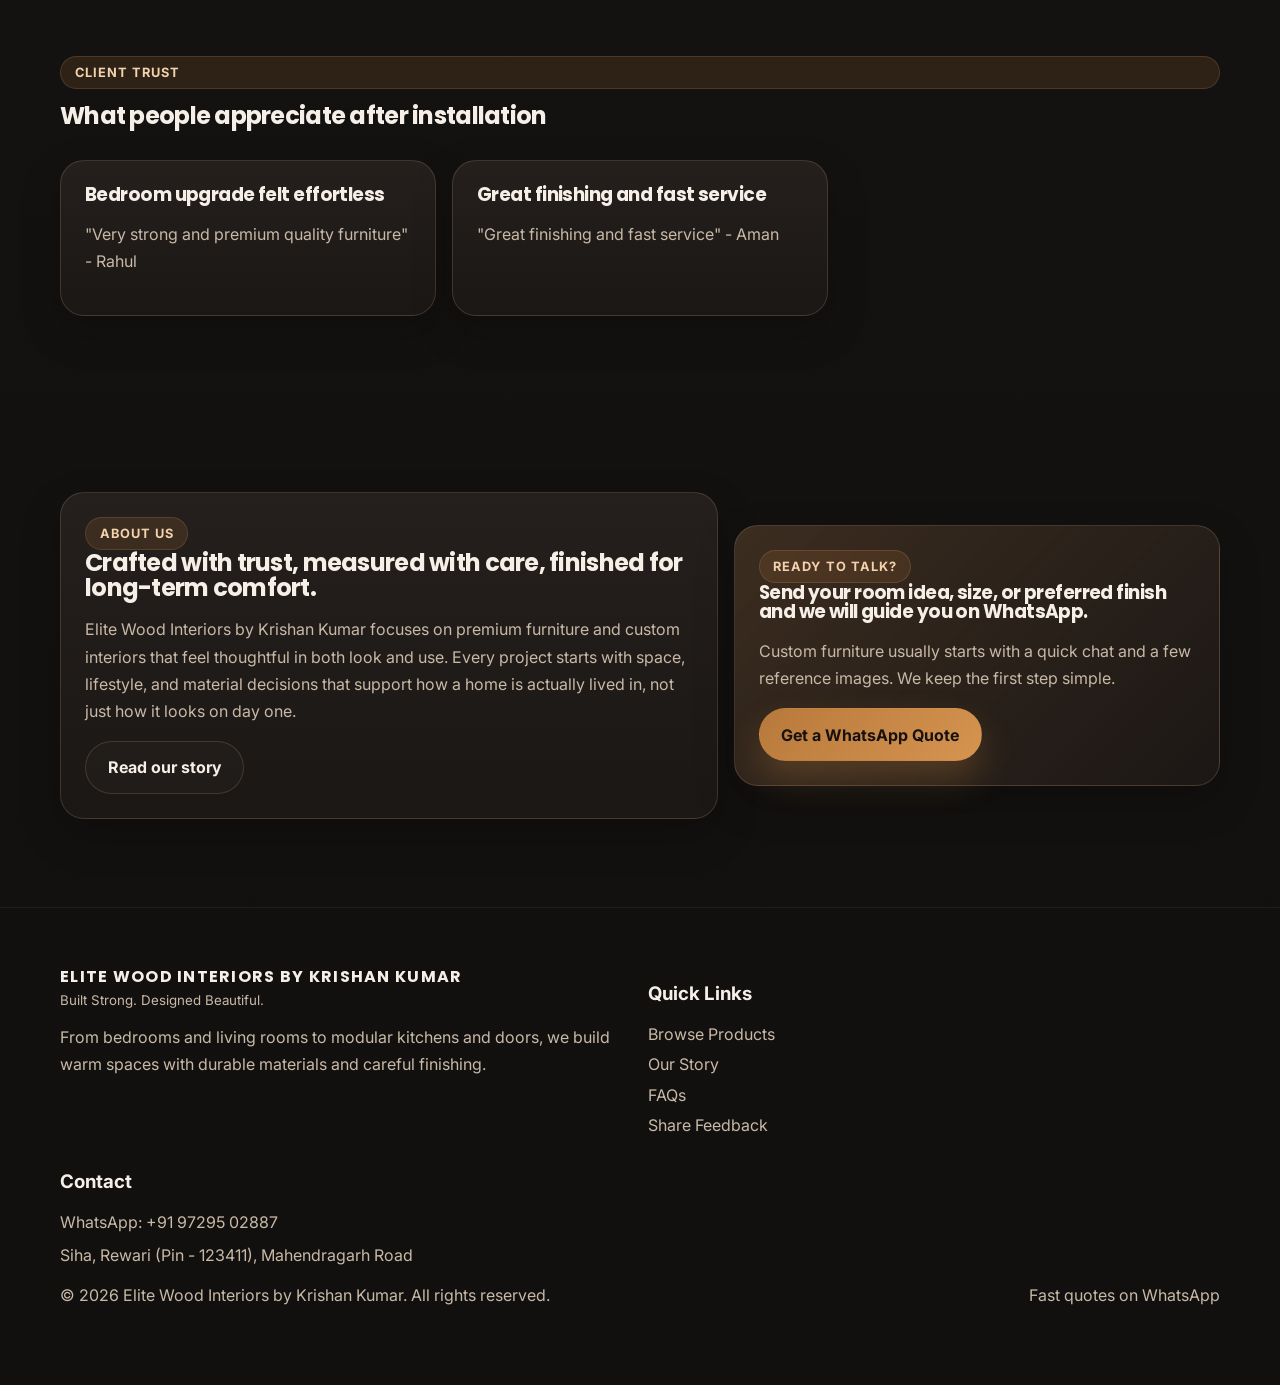
==== commit be7cd336: "Change WhatsApp Number" ====
--- a/index.html
+++ b/index.html
@@ -20,7 +20,7 @@
             <h1>Woodwork that feels custom, warm, and ready for everyday living.</h1>
             <p>From statement beds and tailored sofas to wardrobes, doors, and modular kitchens, we build furniture that balances craftsmanship, comfort, and clean design. Share your room size or idea on WhatsApp and get a faster quote.</p>
             <div class="hero-actions">
-              <a class="button" href="https://wa.me/919729502887?text=Hello%2C%20I%20want%20custom%20furniture%20for%20my%20home." target="_blank" rel="noreferrer">Start on WhatsApp</a>
+              <a class="button" href="https://wa.me/919466496249?text=Hello%2C%20I%20want%20custom%20furniture%20for%20my%20home." target="_blank" rel="noreferrer">Start on WhatsApp</a>
               <a class="button-outline" href="products.html">View Products</a>
             </div>
           </div>
@@ -124,7 +124,7 @@
             <span class="eyebrow">Ready to talk?</span>
             <h3>Send your room idea, size, or preferred finish and we will guide you on WhatsApp.</h3>
             <p>Custom furniture usually starts with a quick chat and a few reference images. We keep the first step simple.</p>
-            <a class="button" href="https://wa.me/919729502887?text=Hello%2C%20I%20want%20custom%20furniture%20for%20my%20home." target="_blank" rel="noreferrer">Get a WhatsApp Quote</a>
+            <a class="button" href="https://wa.me/919466496249?text=Hello%2C%20I%20want%20custom%20furniture%20for%20my%20home." target="_blank" rel="noreferrer">Get a WhatsApp Quote</a>
           </div>
         </div>
       </section>
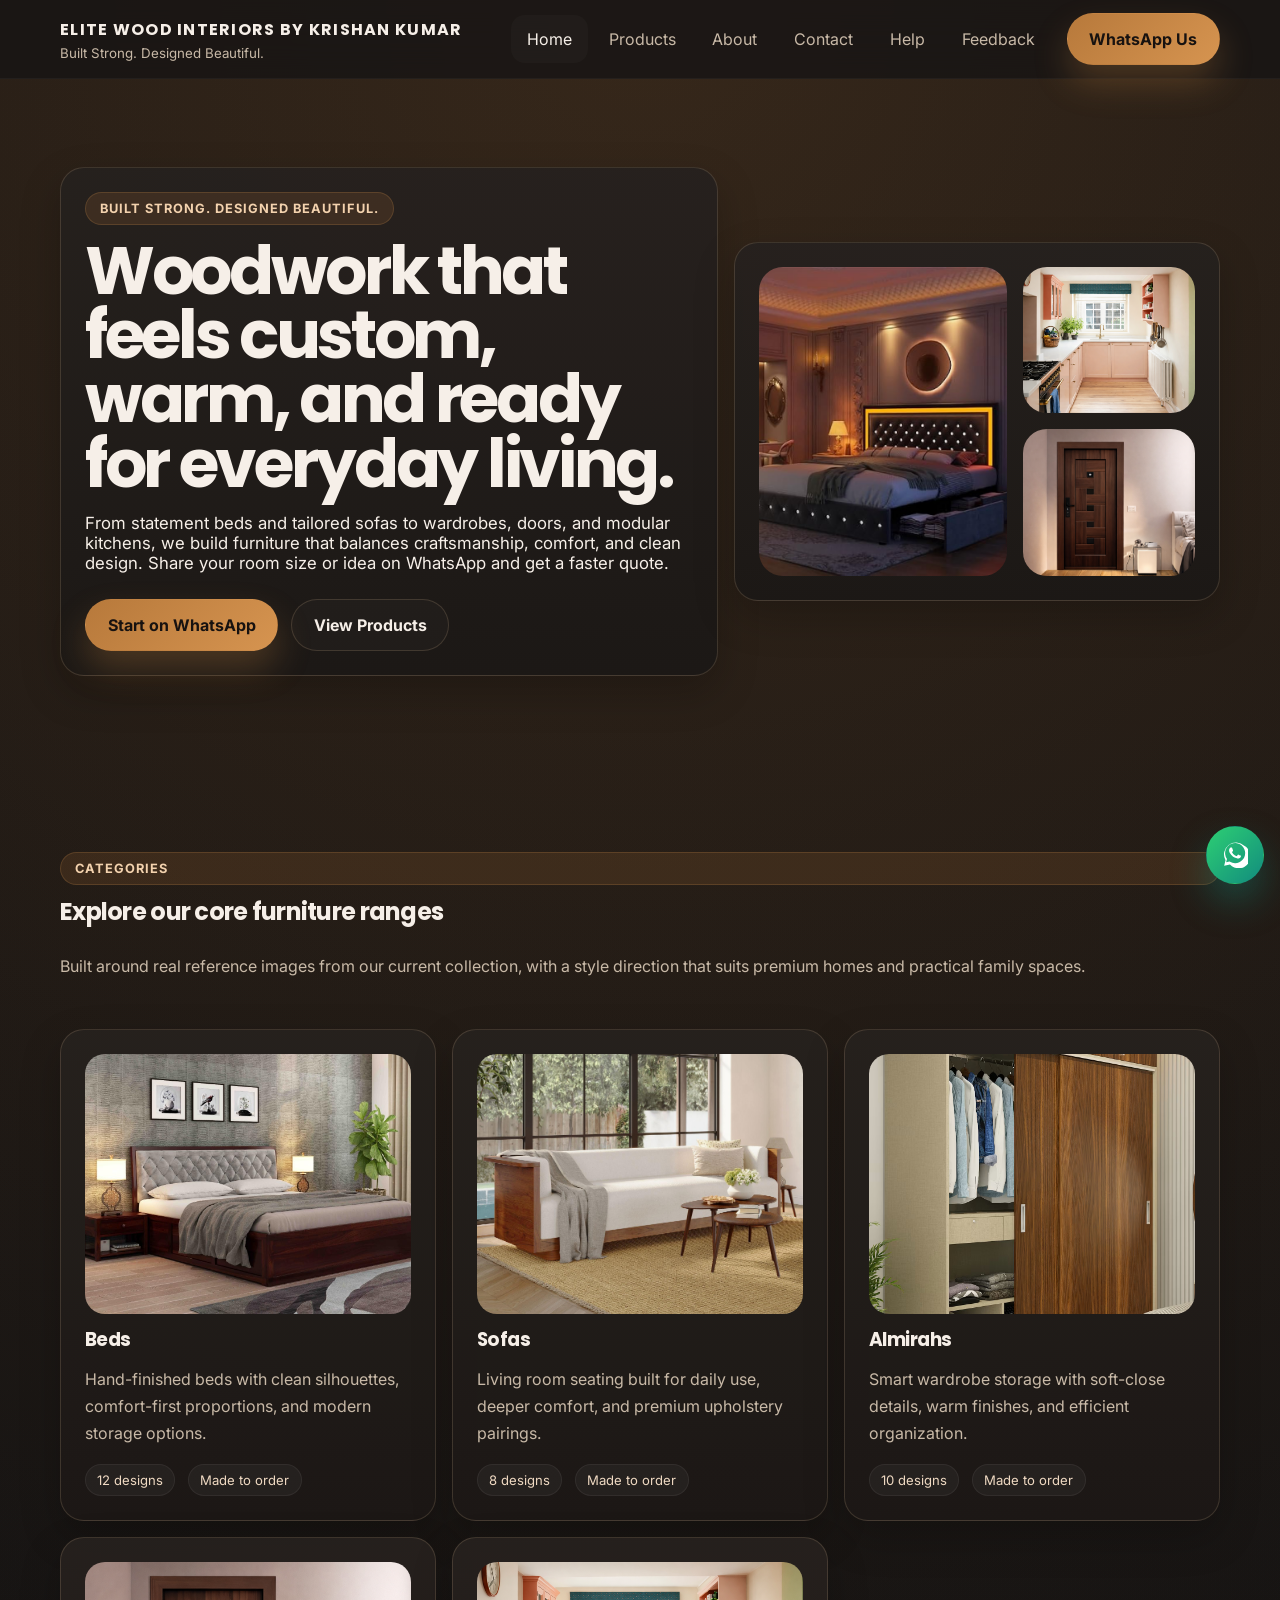
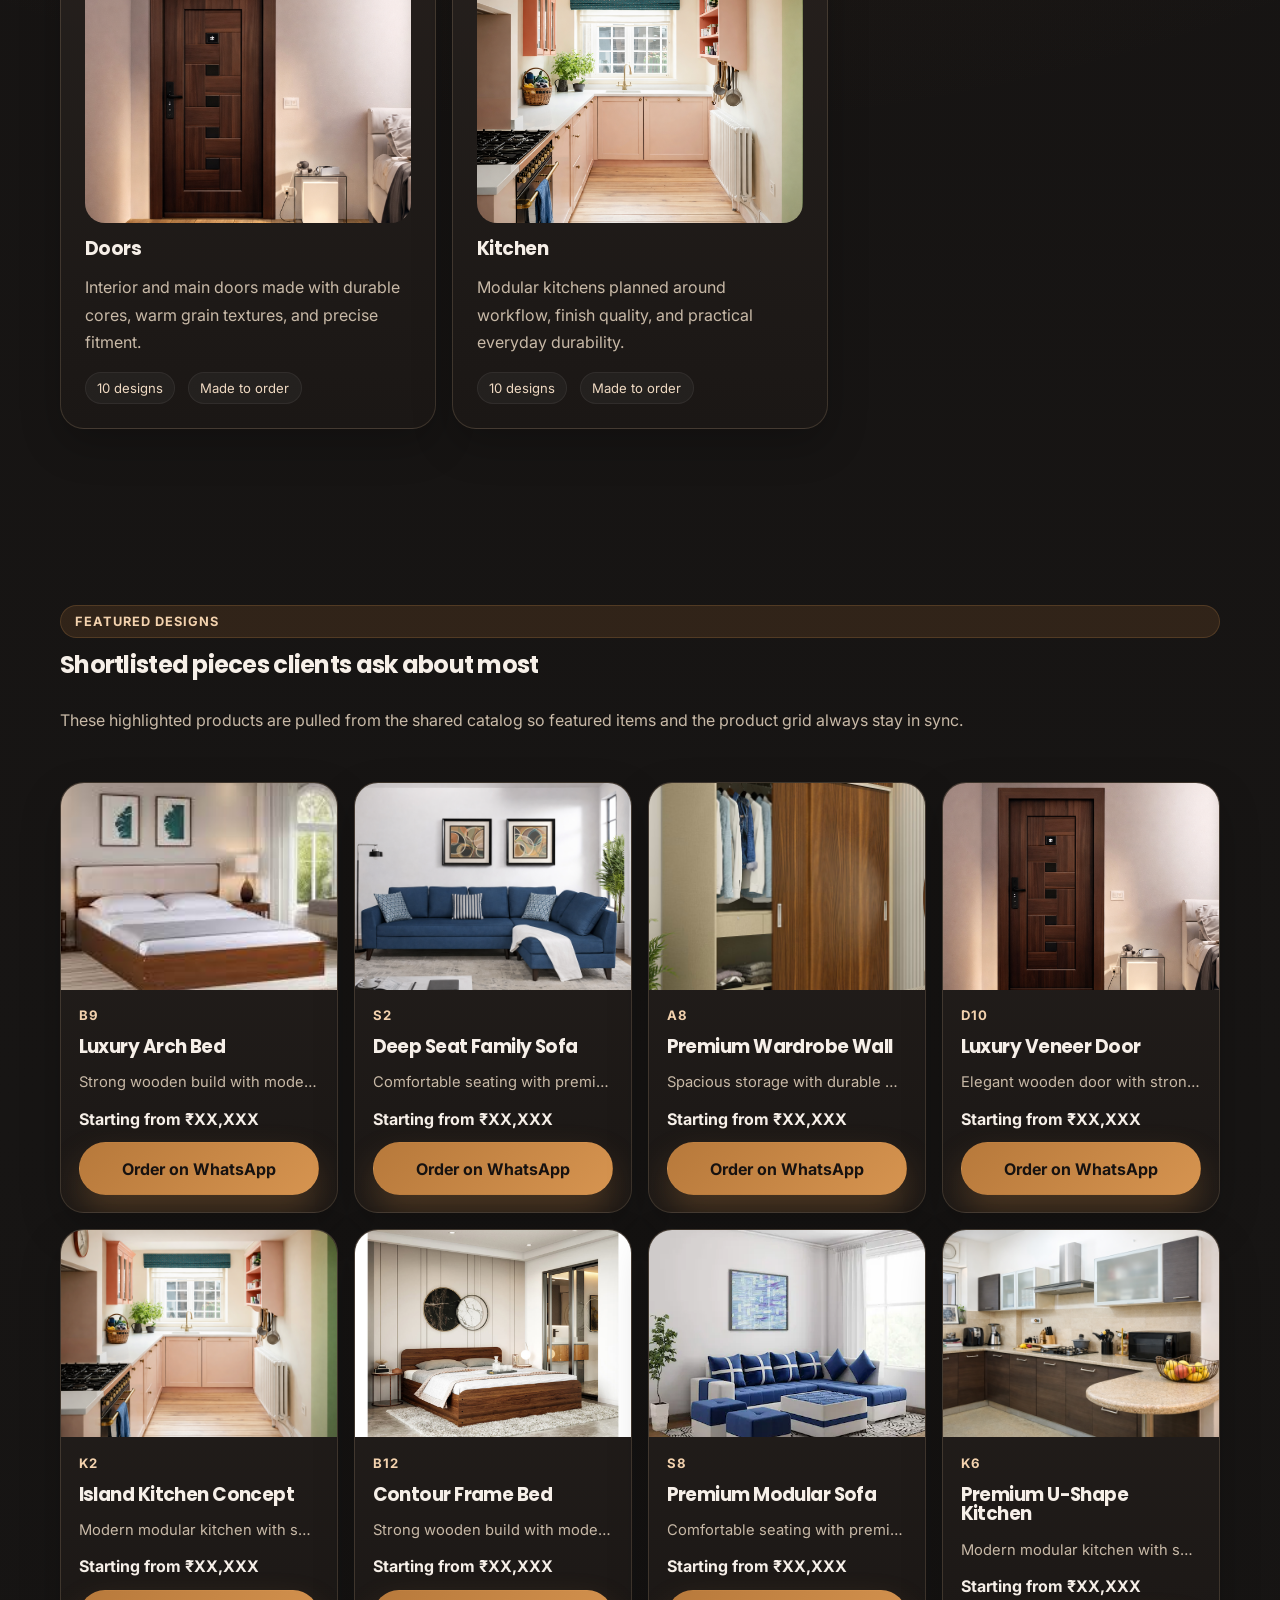
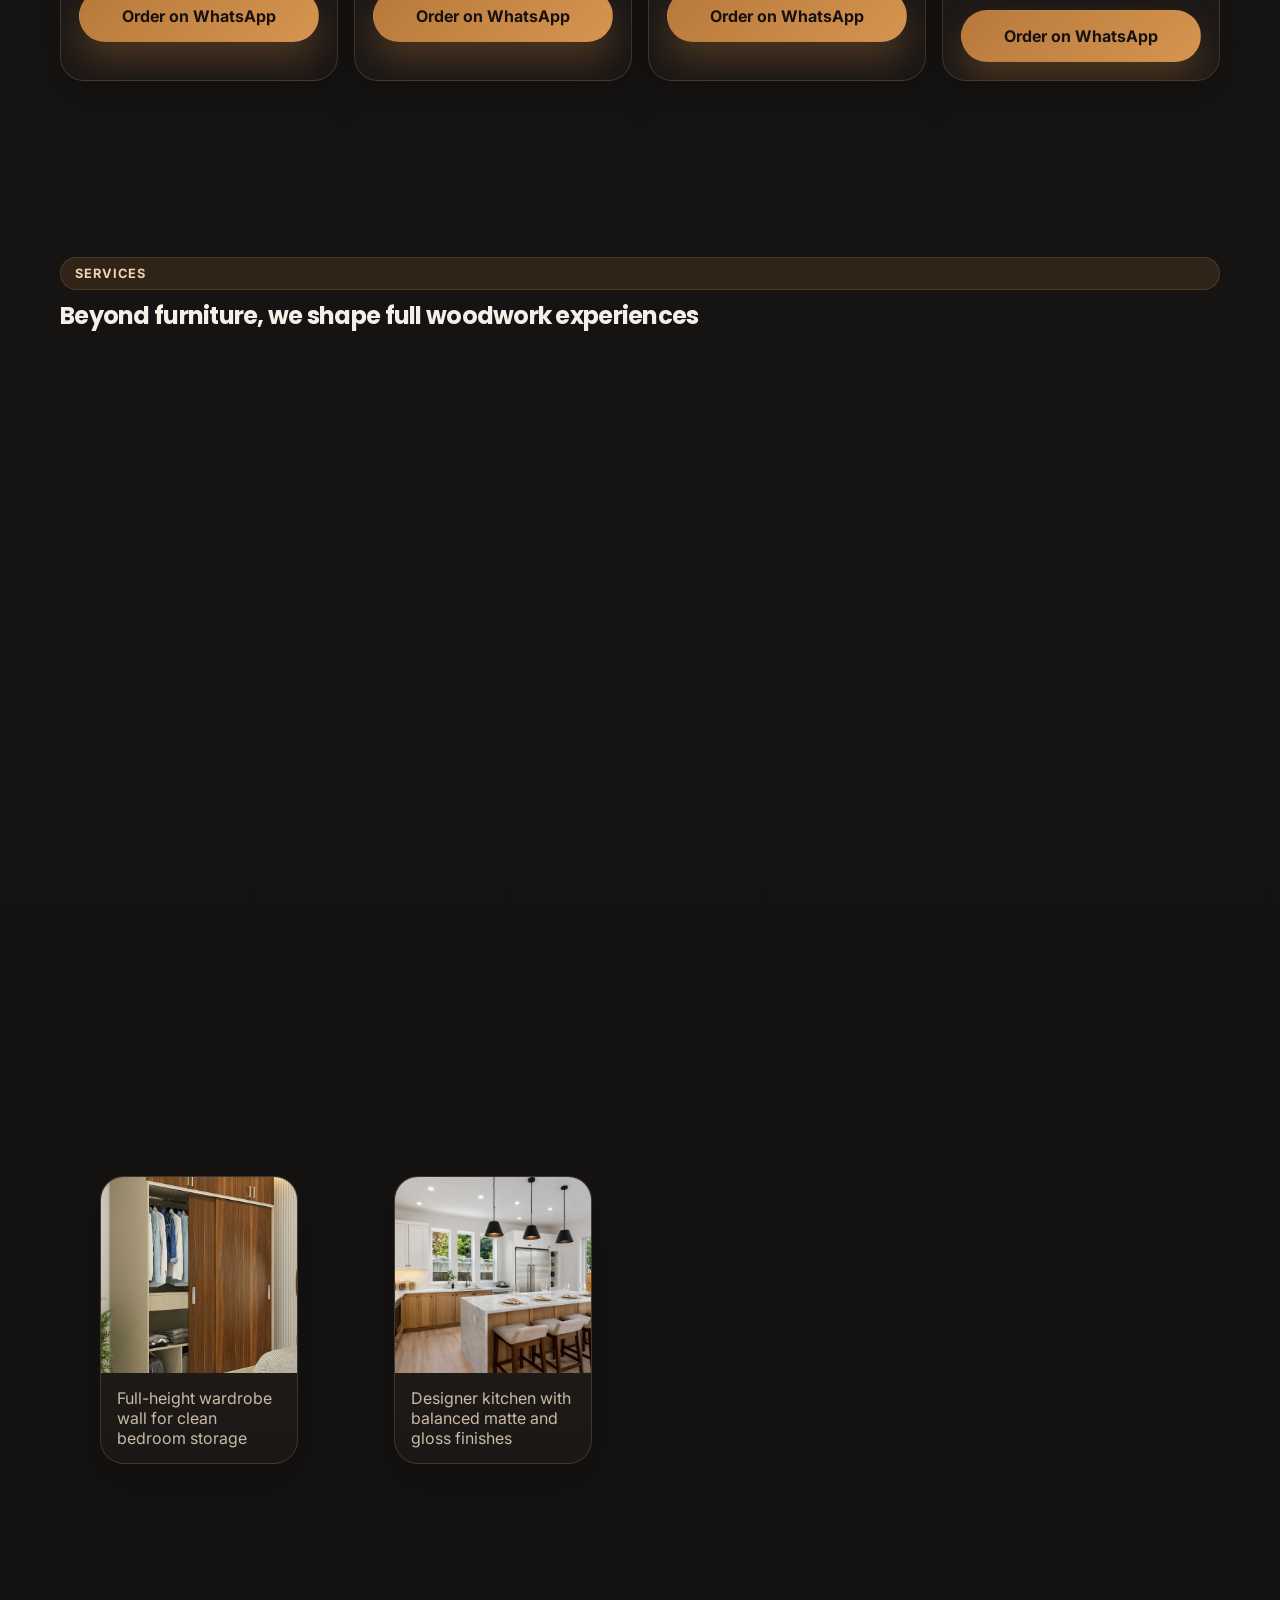
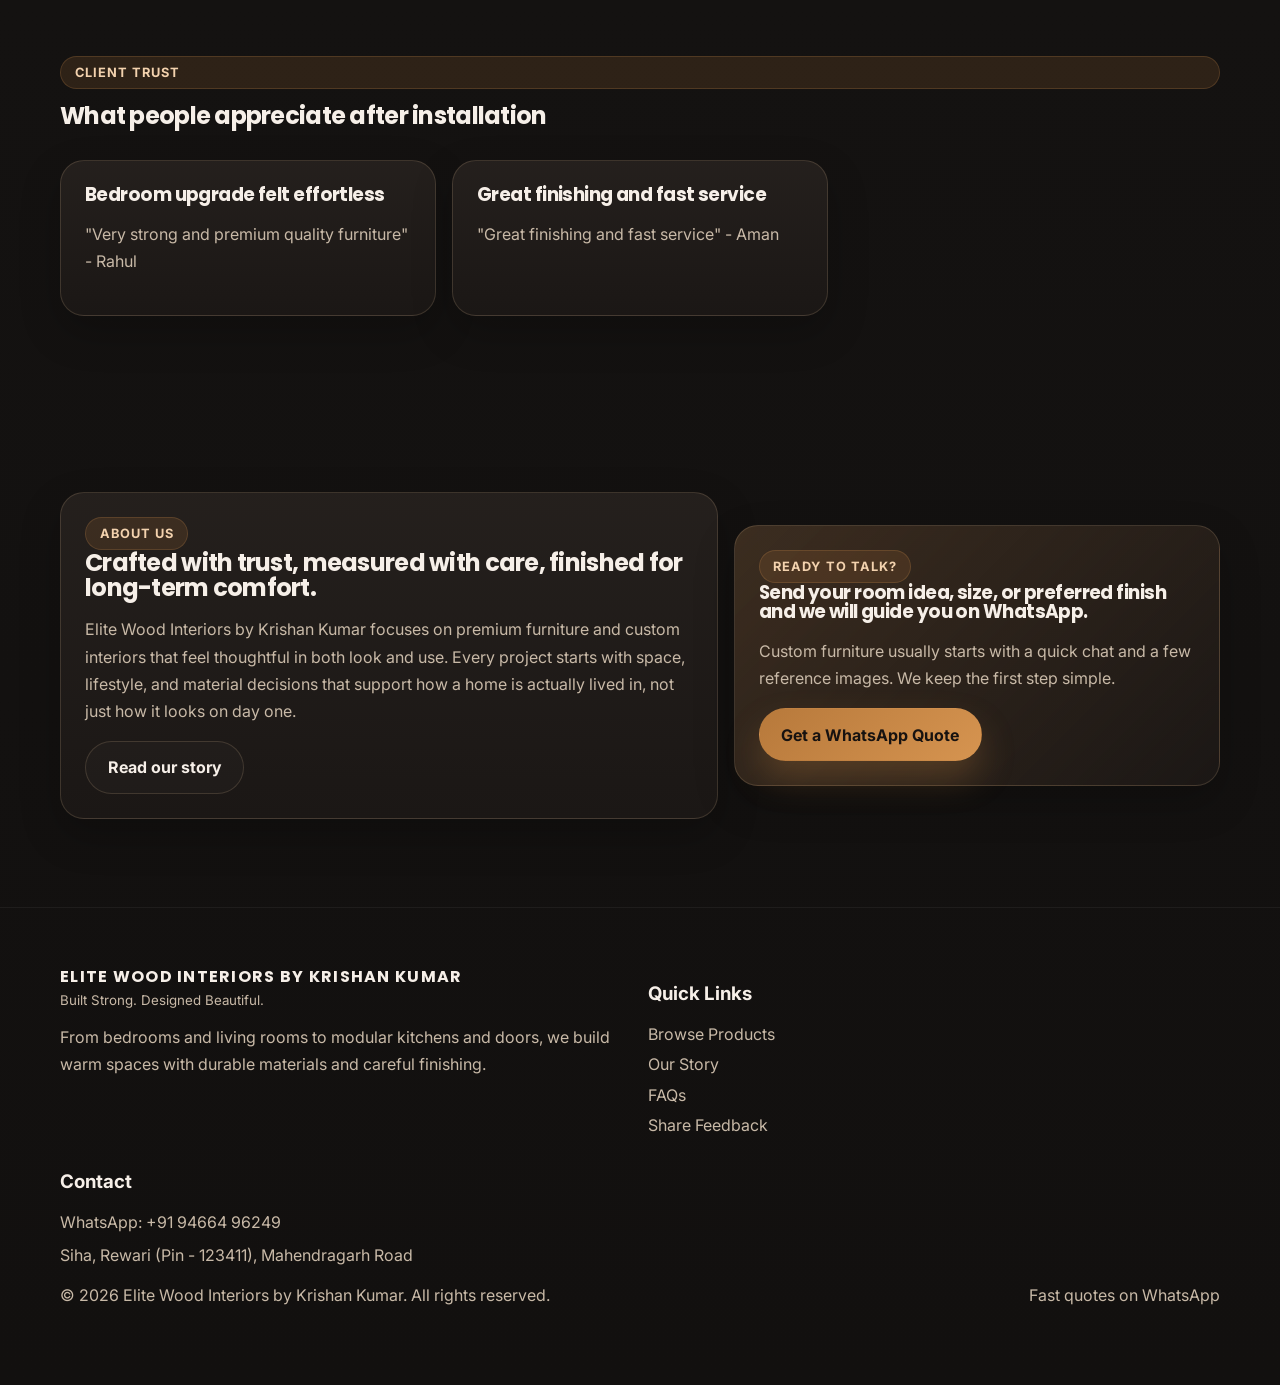
==== commit ae4f3017: "Add adsense code" ====
--- a/index.html
+++ b/index.html
@@ -5,6 +5,7 @@
     <meta name="viewport" content="width=device-width, initial-scale=1.0">
     <meta name="description" content="Elite Wood Interiors by Krishan Kumar offers premium furniture and custom interiors with WhatsApp-first service.">
     <title>Krishan EliteWoodCraft | Premium Furniture &amp; Custom Interiors</title>
+    <script src="adsense.js"></script>
     <link rel="preconnect" href="https://fonts.googleapis.com">
     <link rel="preconnect" href="https://fonts.gstatic.com" crossorigin>
     <link href="https://fonts.googleapis.com/css2?family=Inter:wght@400;500;600;700&family=Poppins:wght@500;600;700;800&display=swap" rel="stylesheet">
